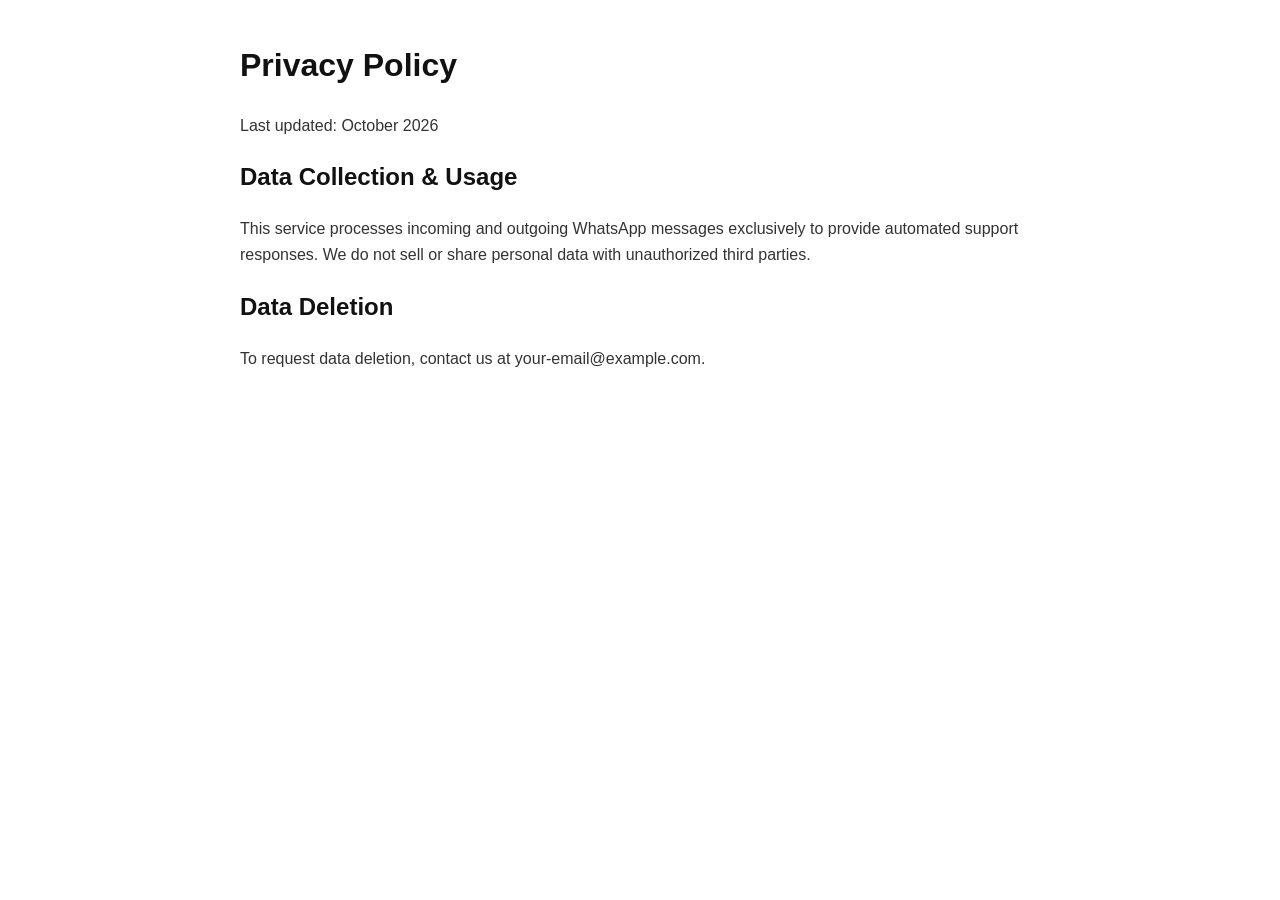
==== index.html @ 9e24a2f0 "Add Privacy Policy page to the project" ====
<!DOCTYPE html>
<html lang="en">
<head>
  <meta charset="UTF-8">
  <meta name="viewport" content="width=device-width, initial-scale=1.0">
  <title>Privacy Policy</title>
  <style>
    body { font-family: -apple-system, BlinkMacSystemFont, "Segoe UI", Roboto, sans-serif; max-width: 800px; margin: 40px auto; padding: 0 20px; line-height: 1.6; color: #333; }
    h1, h2 { color: #111; }
  </style>
</head>
<body>
  <h1>Privacy Policy</h1>
  <p>Last updated: October 2026</p>
  <h2>Data Collection & Usage</h2>
  <p>This service processes incoming and outgoing WhatsApp messages exclusively to provide automated support responses. We do not sell or share personal data with unauthorized third parties.</p>
  <h2>Data Deletion</h2>
  <p id="deletion">To request data deletion, contact us at your-email@example.com.</p>
</body>
</html>
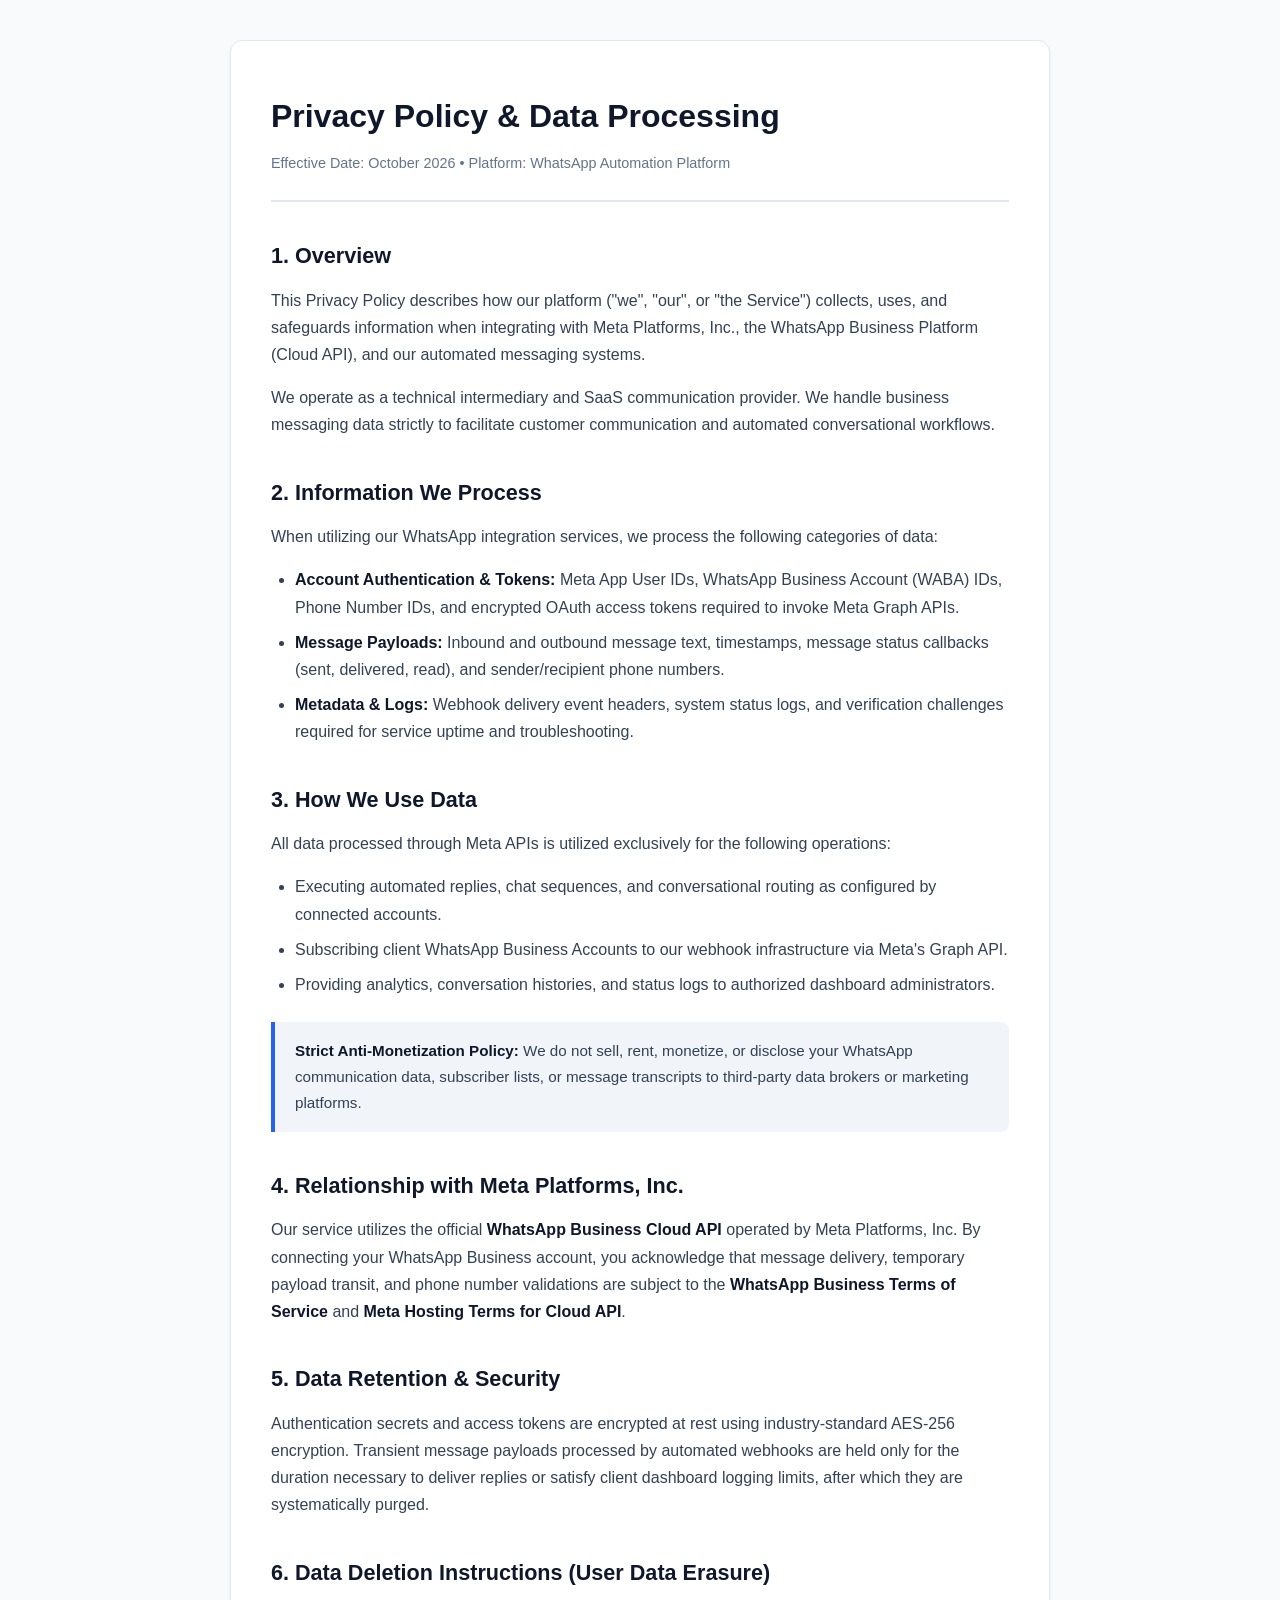
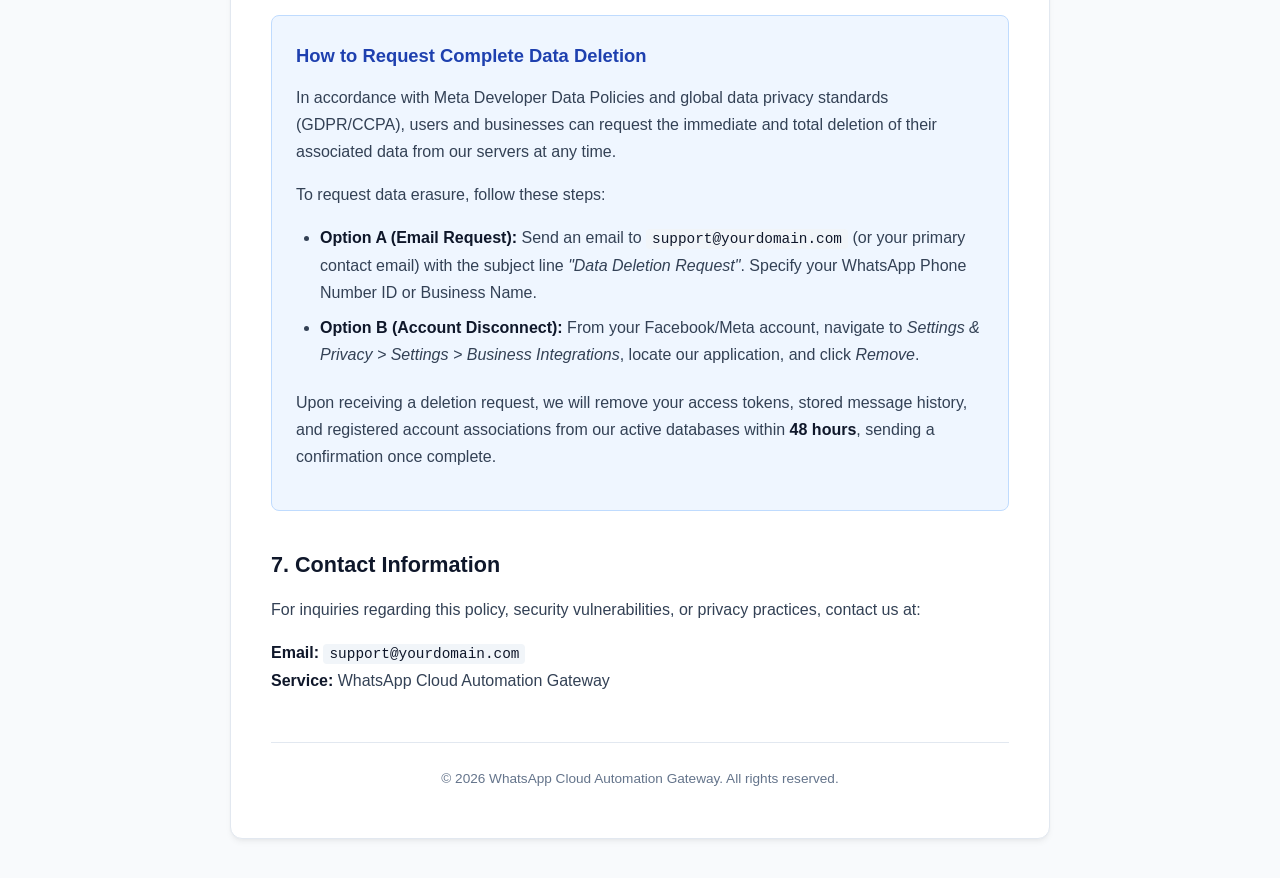
==== commit ce9aacad: "Revise Privacy Policy and add data deletion section Updated the Privacy Policy to include data delet" ====
--- a/index.html
+++ b/index.html
@@ -1,20 +1,226 @@
 <!DOCTYPE html>
 <html lang="en">
 <head>
-  <meta charset="UTF-8">
-  <meta name="viewport" content="width=device-width, initial-scale=1.0">
-  <title>Privacy Policy</title>
+  <meta charset="UTF-8" />
+  <meta name="viewport" content="width=device-width, initial-scale=1.0" />
+  <title>Privacy Policy & Data Deletion Instructions</title>
   <style>
-    body { font-family: -apple-system, BlinkMacSystemFont, "Segoe UI", Roboto, sans-serif; max-width: 800px; margin: 40px auto; padding: 0 20px; line-height: 1.6; color: #333; }
-    h1, h2 { color: #111; }
+    :root {
+      --bg: #0f172a;
+      --card-bg: #ffffff;
+      --text-main: #1e293b;
+      --text-muted: #64748b;
+      --primary: #2563eb;
+      --border: #e2e8f0;
+      --highlight: #f1f5f9;
+    }
+
+    * {
+      box-sizing: border-box;
+      margin: 0;
+      padding: 0;
+    }
+
+    body {
+      font-family: -apple-system, BlinkMacSystemFont, "Segoe UI", Roboto, Helvetica, Arial, sans-serif;
+      background-color: #f8fafc;
+      color: var(--text-main);
+      line-height: 1.7;
+      padding: 40px 16px;
+    }
+
+    .container {
+      max-width: 820px;
+      margin: 0 auto;
+      background: var(--card-bg);
+      padding: 48px 40px;
+      border-radius: 12px;
+      box-shadow: 0 4px 6px -1px rgba(0, 0, 0, 0.05), 0 2px 4px -2px rgba(0, 0, 0, 0.05);
+      border: 1px solid var(--border);
+    }
+
+    header {
+      border-bottom: 2px solid var(--border);
+      padding-bottom: 24px;
+      margin-bottom: 32px;
+    }
+
+    h1 {
+      font-size: 2rem;
+      font-weight: 700;
+      color: #0f172a;
+      margin-bottom: 8px;
+    }
+
+    .meta-info {
+      font-size: 0.9rem;
+      color: var(--text-muted);
+    }
+
+    h2 {
+      font-size: 1.35rem;
+      font-weight: 600;
+      color: #0f172a;
+      margin-top: 36px;
+      margin-bottom: 12px;
+    }
+
+    p {
+      margin-bottom: 16px;
+      color: #334155;
+    }
+
+    ul {
+      margin-bottom: 20px;
+      padding-left: 24px;
+    }
+
+    li {
+      margin-bottom: 8px;
+      color: #334155;
+    }
+
+    strong {
+      color: #0f172a;
+    }
+
+    .callout {
+      background: var(--highlight);
+      border-left: 4px solid var(--primary);
+      padding: 16px 20px;
+      border-radius: 0 8px 8px 0;
+      margin: 24px 0;
+    }
+
+    .callout p {
+      margin-bottom: 0;
+      font-size: 0.95rem;
+    }
+
+    .deletion-box {
+      background: #eff6ff;
+      border: 1px solid #bfdbfe;
+      border-radius: 8px;
+      padding: 24px;
+      margin-top: 24px;
+    }
+
+    .deletion-box h3 {
+      font-size: 1.15rem;
+      color: #1e40af;
+      margin-bottom: 12px;
+    }
+
+    footer {
+      margin-top: 48px;
+      border-top: 1px solid var(--border);
+      padding-top: 24px;
+      font-size: 0.85rem;
+      color: var(--text-muted);
+      text-align: center;
+    }
+
+    code {
+      font-family: ui-monospace, SFMono-Regular, Menlo, Monaco, Consolas, monospace;
+      font-size: 0.9em;
+      background: #f1f5f9;
+      padding: 2px 6px;
+      border-radius: 4px;
+      color: #0f172a;
+    }
   </style>
 </head>
 <body>
-  <h1>Privacy Policy</h1>
-  <p>Last updated: October 2026</p>
-  <h2>Data Collection & Usage</h2>
-  <p>This service processes incoming and outgoing WhatsApp messages exclusively to provide automated support responses. We do not sell or share personal data with unauthorized third parties.</p>
-  <h2>Data Deletion</h2>
-  <p id="deletion">To request data deletion, contact us at your-email@example.com.</p>
+
+  <main class="container">
+    <header>
+      <h1>Privacy Policy & Data Processing</h1>
+      <div class="meta-info">
+        <span>Effective Date: October 2026</span> • <span>Platform: WhatsApp Automation Platform</span>
+      </div>
+    </header>
+
+    <section>
+      <h2>1. Overview</h2>
+      <p>
+        This Privacy Policy describes how our platform ("we", "our", or "the Service") collects, uses, and safeguards information when integrating with Meta Platforms, Inc., the WhatsApp Business Platform (Cloud API), and our automated messaging systems.
+      </p>
+      <p>
+        We operate as a technical intermediary and SaaS communication provider. We handle business messaging data strictly to facilitate customer communication and automated conversational workflows.
+      </p>
+    </section>
+
+    <section>
+      <h2>2. Information We Process</h2>
+      <p>When utilizing our WhatsApp integration services, we process the following categories of data:</p>
+      <ul>
+        <li><strong>Account Authentication & Tokens:</strong> Meta App User IDs, WhatsApp Business Account (WABA) IDs, Phone Number IDs, and encrypted OAuth access tokens required to invoke Meta Graph APIs.</li>
+        <li><strong>Message Payloads:</strong> Inbound and outbound message text, timestamps, message status callbacks (sent, delivered, read), and sender/recipient phone numbers.</li>
+        <li><strong>Metadata & Logs:</strong> Webhook delivery event headers, system status logs, and verification challenges required for service uptime and troubleshooting.</li>
+      </ul>
+    </section>
+
+    <section>
+      <h2>3. How We Use Data</h2>
+      <p>All data processed through Meta APIs is utilized exclusively for the following operations:</p>
+      <ul>
+        <li>Executing automated replies, chat sequences, and conversational routing as configured by connected accounts.</li>
+        <li>Subscribing client WhatsApp Business Accounts to our webhook infrastructure via Meta's Graph API.</li>
+        <li>Providing analytics, conversation histories, and status logs to authorized dashboard administrators.</li>
+      </ul>
+      <div class="callout">
+        <p><strong>Strict Anti-Monetization Policy:</strong> We do not sell, rent, monetize, or disclose your WhatsApp communication data, subscriber lists, or message transcripts to third-party data brokers or marketing platforms.</p>
+      </div>
+    </section>
+
+    <section>
+      <h2>4. Relationship with Meta Platforms, Inc.</h2>
+      <p>
+        Our service utilizes the official <strong>WhatsApp Business Cloud API</strong> operated by Meta Platforms, Inc. By connecting your WhatsApp Business account, you acknowledge that message delivery, temporary payload transit, and phone number validations are subject to the 
+        <strong>WhatsApp Business Terms of Service</strong> and <strong>Meta Hosting Terms for Cloud API</strong>.
+      </p>
+    </section>
+
+    <section>
+      <h2>5. Data Retention & Security</h2>
+      <p>
+        Authentication secrets and access tokens are encrypted at rest using industry-standard AES-256 encryption. Transient message payloads processed by automated webhooks are held only for the duration necessary to deliver replies or satisfy client dashboard logging limits, after which they are systematically purged.
+      </p>
+    </section>
+
+    <section id="deletion">
+      <h2>6. Data Deletion Instructions (User Data Erasure)</h2>
+      <div class="deletion-box">
+        <h3>How to Request Complete Data Deletion</h3>
+        <p>
+          In accordance with Meta Developer Data Policies and global data privacy standards (GDPR/CCPA), users and businesses can request the immediate and total deletion of their associated data from our servers at any time.
+        </p>
+        <p>To request data erasure, follow these steps:</p>
+        <ul>
+          <li><strong>Option A (Email Request):</strong> Send an email to <code>support@yourdomain.com</code> (or your primary contact email) with the subject line <em>"Data Deletion Request"</em>. Specify your WhatsApp Phone Number ID or Business Name.</li>
+          <li><strong>Option B (Account Disconnect):</strong> From your Facebook/Meta account, navigate to <em>Settings & Privacy &gt; Settings &gt; Business Integrations</em>, locate our application, and click <em>Remove</em>.</li>
+        </ul>
+        <p>
+          Upon receiving a deletion request, we will remove your access tokens, stored message history, and registered account associations from our active databases within <strong>48 hours</strong>, sending a confirmation once complete.
+        </p>
+      </div>
+    </section>
+
+    <section>
+      <h2>7. Contact Information</h2>
+      <p>
+        For inquiries regarding this policy, security vulnerabilities, or privacy practices, contact us at:
+      </p>
+      <p>
+        <strong>Email:</strong> <code>support@yourdomain.com</code><br />
+        <strong>Service:</strong> WhatsApp Cloud Automation Gateway
+      </p>
+    </section>
+
+    <footer>
+      &copy; 2026 WhatsApp Cloud Automation Gateway. All rights reserved.
+    </footer>
+  </main>
+
 </body>
 </html>
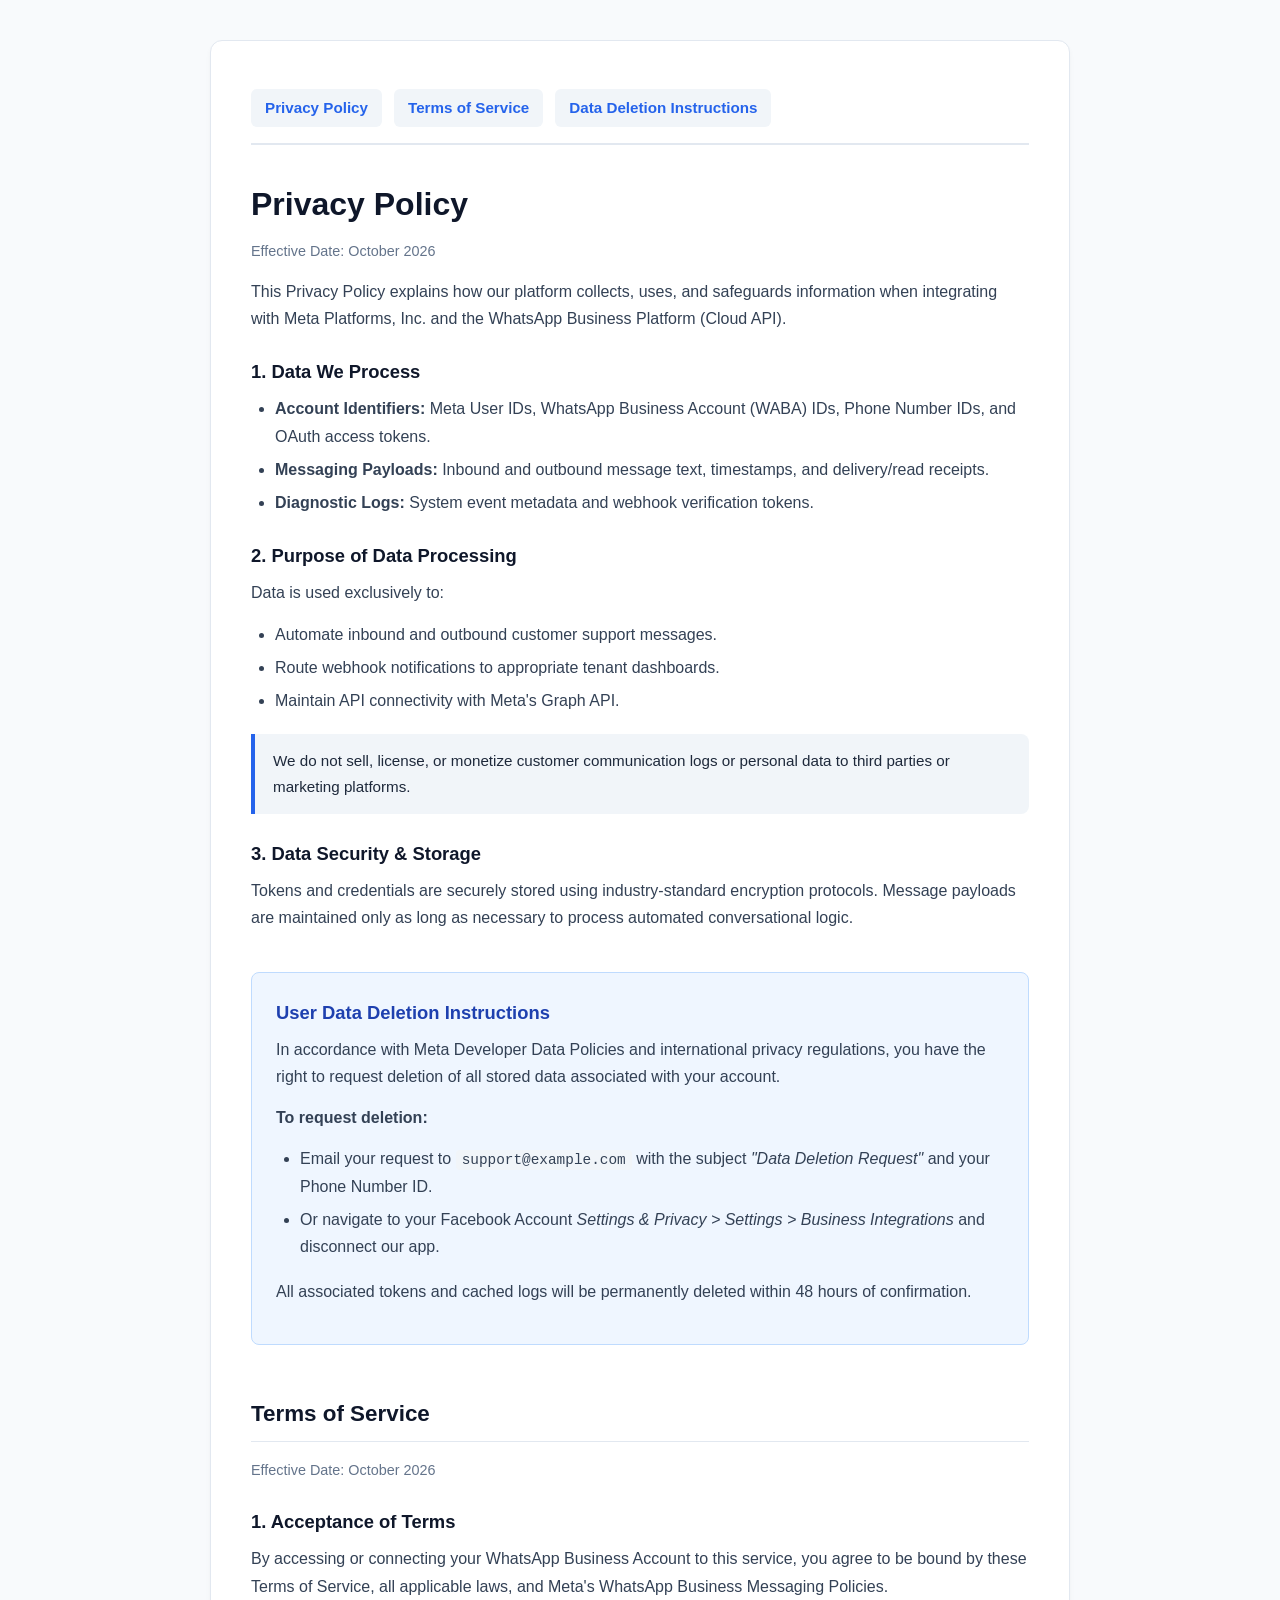
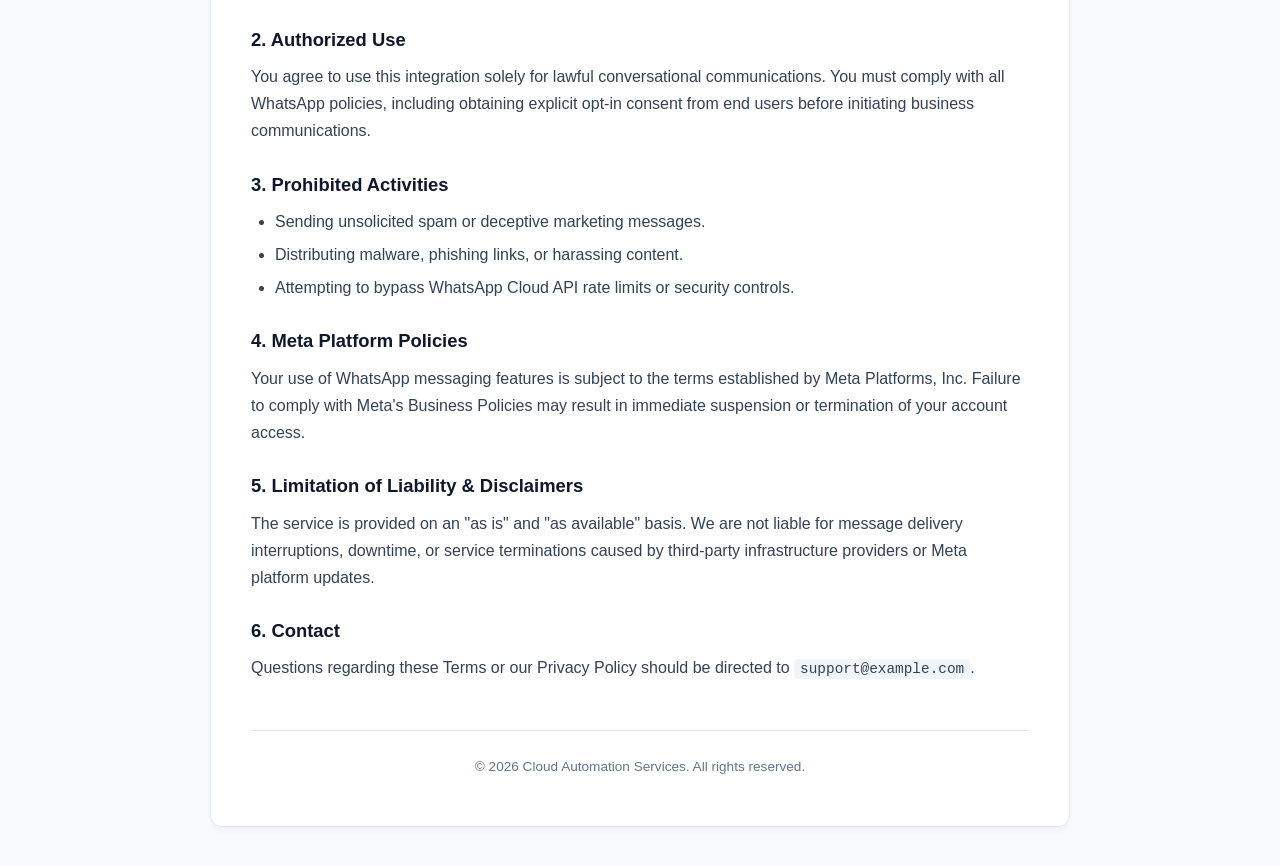
==== commit 6ea879bc: "Revise Privacy Policy and Terms of Service layout Updated the title and modified styles for backgrou" ====
--- a/index.html
+++ b/index.html
@@ -3,10 +3,10 @@
 <head>
   <meta charset="UTF-8" />
   <meta name="viewport" content="width=device-width, initial-scale=1.0" />
-  <title>Privacy Policy & Data Deletion Instructions</title>
+  <title>Privacy Policy & Terms of Service</title>
   <style>
     :root {
-      --bg: #0f172a;
+      --bg: #f8fafc;
       --card-bg: #ffffff;
       --text-main: #1e293b;
       --text-muted: #64748b;
@@ -15,34 +15,46 @@
       --highlight: #f1f5f9;
     }
 
-    * {
-      box-sizing: border-box;
-      margin: 0;
-      padding: 0;
-    }
+    * { box-sizing: border-box; margin: 0; padding: 0; }
 
     body {
       font-family: -apple-system, BlinkMacSystemFont, "Segoe UI", Roboto, Helvetica, Arial, sans-serif;
-      background-color: #f8fafc;
+      background-color: var(--bg);
       color: var(--text-main);
       line-height: 1.7;
       padding: 40px 16px;
     }
 
     .container {
-      max-width: 820px;
+      max-width: 860px;
       margin: 0 auto;
       background: var(--card-bg);
       padding: 48px 40px;
       border-radius: 12px;
-      box-shadow: 0 4px 6px -1px rgba(0, 0, 0, 0.05), 0 2px 4px -2px rgba(0, 0, 0, 0.05);
+      box-shadow: 0 4px 6px -1px rgba(0, 0, 0, 0.05);
       border: 1px solid var(--border);
     }
 
-    header {
+    .nav-tabs {
+      display: flex;
+      gap: 12px;
+      margin-bottom: 32px;
       border-bottom: 2px solid var(--border);
-      padding-bottom: 24px;
-      margin-bottom: 32px;
+      padding-bottom: 16px;
+    }
+
+    .nav-tabs a {
+      text-decoration: none;
+      font-weight: 600;
+      color: var(--primary);
+      padding: 6px 14px;
+      border-radius: 6px;
+      background: var(--highlight);
+      font-size: 0.95rem;
+    }
+
+    .nav-tabs a:hover {
+      background: #e2e8f0;
     }
 
     h1 {
@@ -52,48 +64,34 @@
       margin-bottom: 8px;
     }
 
-    .meta-info {
-      font-size: 0.9rem;
-      color: var(--text-muted);
-    }
-
     h2 {
-      font-size: 1.35rem;
+      font-size: 1.4rem;
+      font-weight: 700;
+      color: #0f172a;
+      margin-top: 40px;
+      margin-bottom: 16px;
+      padding-bottom: 8px;
+      border-bottom: 1px solid var(--border);
+    }
+
+    h3 {
+      font-size: 1.15rem;
       font-weight: 600;
       color: #0f172a;
-      margin-top: 36px;
-      margin-bottom: 12px;
-    }
-
-    p {
-      margin-bottom: 16px;
-      color: #334155;
-    }
-
-    ul {
-      margin-bottom: 20px;
-      padding-left: 24px;
-    }
-
-    li {
+      margin-top: 24px;
       margin-bottom: 8px;
-      color: #334155;
-    }
-
-    strong {
-      color: #0f172a;
-    }
+    }
+
+    p { margin-bottom: 14px; color: #334155; }
+    ul { margin-bottom: 18px; padding-left: 24px; }
+    li { margin-bottom: 6px; color: #334155; }
 
     .callout {
       background: var(--highlight);
       border-left: 4px solid var(--primary);
-      padding: 16px 20px;
+      padding: 14px 18px;
       border-radius: 0 8px 8px 0;
-      margin: 24px 0;
-    }
-
-    .callout p {
-      margin-bottom: 0;
+      margin: 20px 0;
       font-size: 0.95rem;
     }
 
@@ -102,13 +100,17 @@
       border: 1px solid #bfdbfe;
       border-radius: 8px;
       padding: 24px;
-      margin-top: 24px;
-    }
-
-    .deletion-box h3 {
-      font-size: 1.15rem;
-      color: #1e40af;
-      margin-bottom: 12px;
+      margin-top: 20px;
+    }
+
+    .deletion-box h3 { color: #1e40af; margin-top: 0; }
+
+    code {
+      font-family: ui-monospace, Menlo, Consolas, monospace;
+      font-size: 0.9em;
+      background: #f1f5f9;
+      padding: 2px 6px;
+      border-radius: 4px;
     }
 
     footer {
@@ -119,106 +121,106 @@
       color: var(--text-muted);
       text-align: center;
     }
-
-    code {
-      font-family: ui-monospace, SFMono-Regular, Menlo, Monaco, Consolas, monospace;
-      font-size: 0.9em;
-      background: #f1f5f9;
-      padding: 2px 6px;
-      border-radius: 4px;
-      color: #0f172a;
-    }
   </style>
 </head>
 <body>
 
   <main class="container">
-    <header>
-      <h1>Privacy Policy & Data Processing</h1>
-      <div class="meta-info">
-        <span>Effective Date: October 2026</span> • <span>Platform: WhatsApp Automation Platform</span>
-      </div>
-    </header>
-
-    <section>
-      <h2>1. Overview</h2>
-      <p>
-        This Privacy Policy describes how our platform ("we", "our", or "the Service") collects, uses, and safeguards information when integrating with Meta Platforms, Inc., the WhatsApp Business Platform (Cloud API), and our automated messaging systems.
-      </p>
-      <p>
-        We operate as a technical intermediary and SaaS communication provider. We handle business messaging data strictly to facilitate customer communication and automated conversational workflows.
-      </p>
-    </section>
-
-    <section>
-      <h2>2. Information We Process</h2>
-      <p>When utilizing our WhatsApp integration services, we process the following categories of data:</p>
+    <div class="nav-tabs">
+      <a href="#privacy">Privacy Policy</a>
+      <a href="#terms">Terms of Service</a>
+      <a href="#deletion">Data Deletion Instructions</a>
+    </div>
+
+    <!-- PRIVACY POLICY -->
+    <section id="privacy">
+      <h1>Privacy Policy</h1>
+      <p style="color: var(--text-muted); font-size: 0.9rem;">Effective Date: October 2026</p>
+
+      <p>
+        This Privacy Policy explains how our platform collects, uses, and safeguards information when integrating with Meta Platforms, Inc. and the WhatsApp Business Platform (Cloud API).
+      </p>
+
+      <h3>1. Data We Process</h3>
       <ul>
-        <li><strong>Account Authentication & Tokens:</strong> Meta App User IDs, WhatsApp Business Account (WABA) IDs, Phone Number IDs, and encrypted OAuth access tokens required to invoke Meta Graph APIs.</li>
-        <li><strong>Message Payloads:</strong> Inbound and outbound message text, timestamps, message status callbacks (sent, delivered, read), and sender/recipient phone numbers.</li>
-        <li><strong>Metadata & Logs:</strong> Webhook delivery event headers, system status logs, and verification challenges required for service uptime and troubleshooting.</li>
+        <li><strong>Account Identifiers:</strong> Meta User IDs, WhatsApp Business Account (WABA) IDs, Phone Number IDs, and OAuth access tokens.</li>
+        <li><strong>Messaging Payloads:</strong> Inbound and outbound message text, timestamps, and delivery/read receipts.</li>
+        <li><strong>Diagnostic Logs:</strong> System event metadata and webhook verification tokens.</li>
       </ul>
-    </section>
-
-    <section>
-      <h2>3. How We Use Data</h2>
-      <p>All data processed through Meta APIs is utilized exclusively for the following operations:</p>
+
+      <h3>2. Purpose of Data Processing</h3>
+      <p>Data is used exclusively to:</p>
       <ul>
-        <li>Executing automated replies, chat sequences, and conversational routing as configured by connected accounts.</li>
-        <li>Subscribing client WhatsApp Business Accounts to our webhook infrastructure via Meta's Graph API.</li>
-        <li>Providing analytics, conversation histories, and status logs to authorized dashboard administrators.</li>
+        <li>Automate inbound and outbound customer support messages.</li>
+        <li>Route webhook notifications to appropriate tenant dashboards.</li>
+        <li>Maintain API connectivity with Meta's Graph API.</li>
       </ul>
       <div class="callout">
-        <p><strong>Strict Anti-Monetization Policy:</strong> We do not sell, rent, monetize, or disclose your WhatsApp communication data, subscriber lists, or message transcripts to third-party data brokers or marketing platforms.</p>
+        We do not sell, license, or monetize customer communication logs or personal data to third parties or marketing platforms.
+      </div>
+
+      <h3>3. Data Security & Storage</h3>
+      <p>
+        Tokens and credentials are securely stored using industry-standard encryption protocols. Message payloads are maintained only as long as necessary to process automated conversational logic.
+      </p>
+    </section>
+
+    <!-- DATA DELETION -->
+    <section id="deletion" style="margin-top: 40px;">
+      <div class="deletion-box">
+        <h3>User Data Deletion Instructions</h3>
+        <p>
+          In accordance with Meta Developer Data Policies and international privacy regulations, you have the right to request deletion of all stored data associated with your account.
+        </p>
+        <p><strong>To request deletion:</strong></p>
+        <ul>
+          <li>Email your request to <code>support@example.com</code> with the subject <em>"Data Deletion Request"</em> and your Phone Number ID.</li>
+          <li>Or navigate to your Facebook Account <em>Settings & Privacy &gt; Settings &gt; Business Integrations</em> and disconnect our app.</li>
+        </ul>
+        <p>All associated tokens and cached logs will be permanently deleted within 48 hours of confirmation.</p>
       </div>
     </section>
 
-    <section>
-      <h2>4. Relationship with Meta Platforms, Inc.</h2>
-      <p>
-        Our service utilizes the official <strong>WhatsApp Business Cloud API</strong> operated by Meta Platforms, Inc. By connecting your WhatsApp Business account, you acknowledge that message delivery, temporary payload transit, and phone number validations are subject to the 
-        <strong>WhatsApp Business Terms of Service</strong> and <strong>Meta Hosting Terms for Cloud API</strong>.
+    <!-- TERMS OF SERVICE -->
+    <section id="terms" style="margin-top: 50px;">
+      <h2>Terms of Service</h2>
+      <p style="color: var(--text-muted); font-size: 0.9rem;">Effective Date: October 2026</p>
+
+      <h3>1. Acceptance of Terms</h3>
+      <p>
+        By accessing or connecting your WhatsApp Business Account to this service, you agree to be bound by these Terms of Service, all applicable laws, and Meta's WhatsApp Business Messaging Policies.
+      </p>
+
+      <h3>2. Authorized Use</h3>
+      <p>
+        You agree to use this integration solely for lawful conversational communications. You must comply with all WhatsApp policies, including obtaining explicit opt-in consent from end users before initiating business communications.
+      </p>
+
+      <h3>3. Prohibited Activities</h3>
+      <ul>
+        <li>Sending unsolicited spam or deceptive marketing messages.</li>
+        <li>Distributing malware, phishing links, or harassing content.</li>
+        <li>Attempting to bypass WhatsApp Cloud API rate limits or security controls.</li>
+      </ul>
+
+      <h3>4. Meta Platform Policies</h3>
+      <p>
+        Your use of WhatsApp messaging features is subject to the terms established by Meta Platforms, Inc. Failure to comply with Meta's Business Policies may result in immediate suspension or termination of your account access.
+      </p>
+
+      <h3>5. Limitation of Liability & Disclaimers</h3>
+      <p>
+        The service is provided on an "as is" and "as available" basis. We are not liable for message delivery interruptions, downtime, or service terminations caused by third-party infrastructure providers or Meta platform updates.
+      </p>
+
+      <h3>6. Contact</h3>
+      <p>
+        Questions regarding these Terms or our Privacy Policy should be directed to <code>support@example.com</code>.
       </p>
     </section>
 
-    <section>
-      <h2>5. Data Retention & Security</h2>
-      <p>
-        Authentication secrets and access tokens are encrypted at rest using industry-standard AES-256 encryption. Transient message payloads processed by automated webhooks are held only for the duration necessary to deliver replies or satisfy client dashboard logging limits, after which they are systematically purged.
-      </p>
-    </section>
-
-    <section id="deletion">
-      <h2>6. Data Deletion Instructions (User Data Erasure)</h2>
-      <div class="deletion-box">
-        <h3>How to Request Complete Data Deletion</h3>
-        <p>
-          In accordance with Meta Developer Data Policies and global data privacy standards (GDPR/CCPA), users and businesses can request the immediate and total deletion of their associated data from our servers at any time.
-        </p>
-        <p>To request data erasure, follow these steps:</p>
-        <ul>
-          <li><strong>Option A (Email Request):</strong> Send an email to <code>support@yourdomain.com</code> (or your primary contact email) with the subject line <em>"Data Deletion Request"</em>. Specify your WhatsApp Phone Number ID or Business Name.</li>
-          <li><strong>Option B (Account Disconnect):</strong> From your Facebook/Meta account, navigate to <em>Settings & Privacy &gt; Settings &gt; Business Integrations</em>, locate our application, and click <em>Remove</em>.</li>
-        </ul>
-        <p>
-          Upon receiving a deletion request, we will remove your access tokens, stored message history, and registered account associations from our active databases within <strong>48 hours</strong>, sending a confirmation once complete.
-        </p>
-      </div>
-    </section>
-
-    <section>
-      <h2>7. Contact Information</h2>
-      <p>
-        For inquiries regarding this policy, security vulnerabilities, or privacy practices, contact us at:
-      </p>
-      <p>
-        <strong>Email:</strong> <code>support@yourdomain.com</code><br />
-        <strong>Service:</strong> WhatsApp Cloud Automation Gateway
-      </p>
-    </section>
-
     <footer>
-      &copy; 2026 WhatsApp Cloud Automation Gateway. All rights reserved.
+      &copy; 2026 Cloud Automation Services. All rights reserved.
     </footer>
   </main>
 
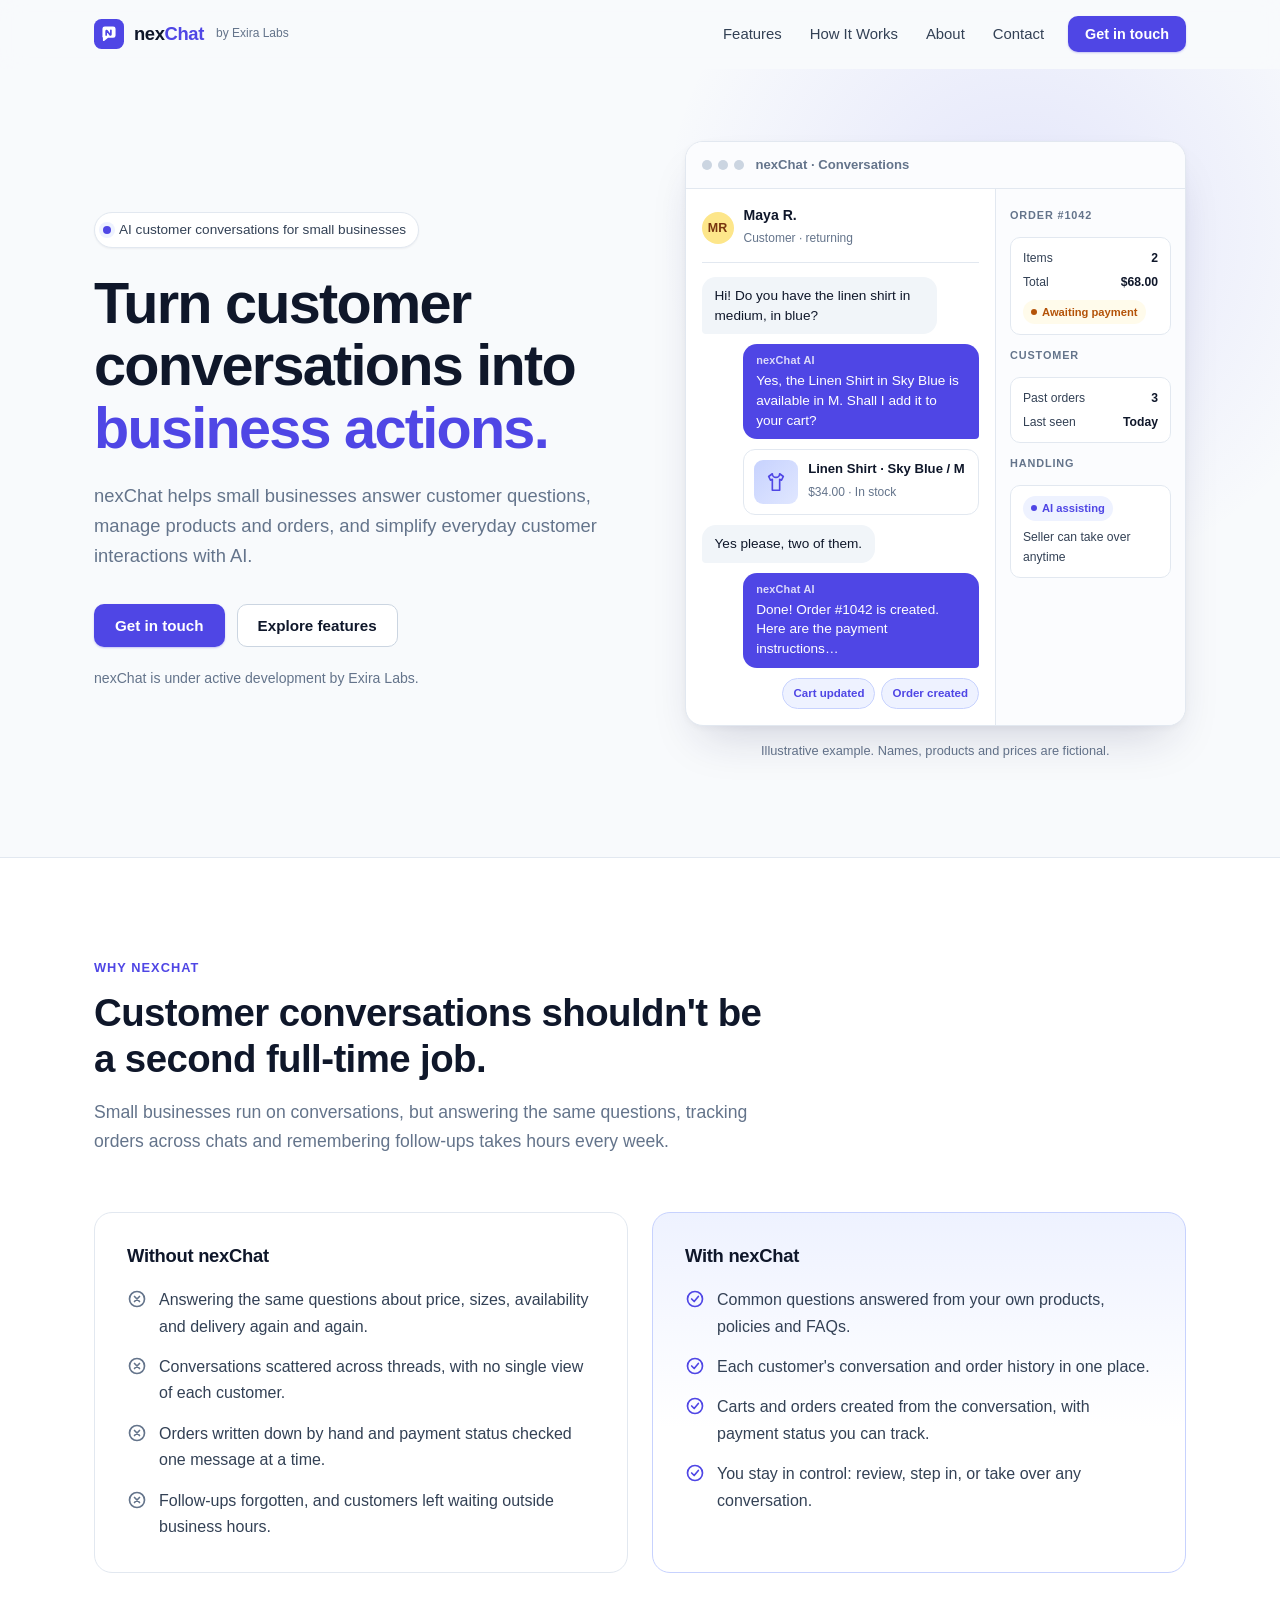
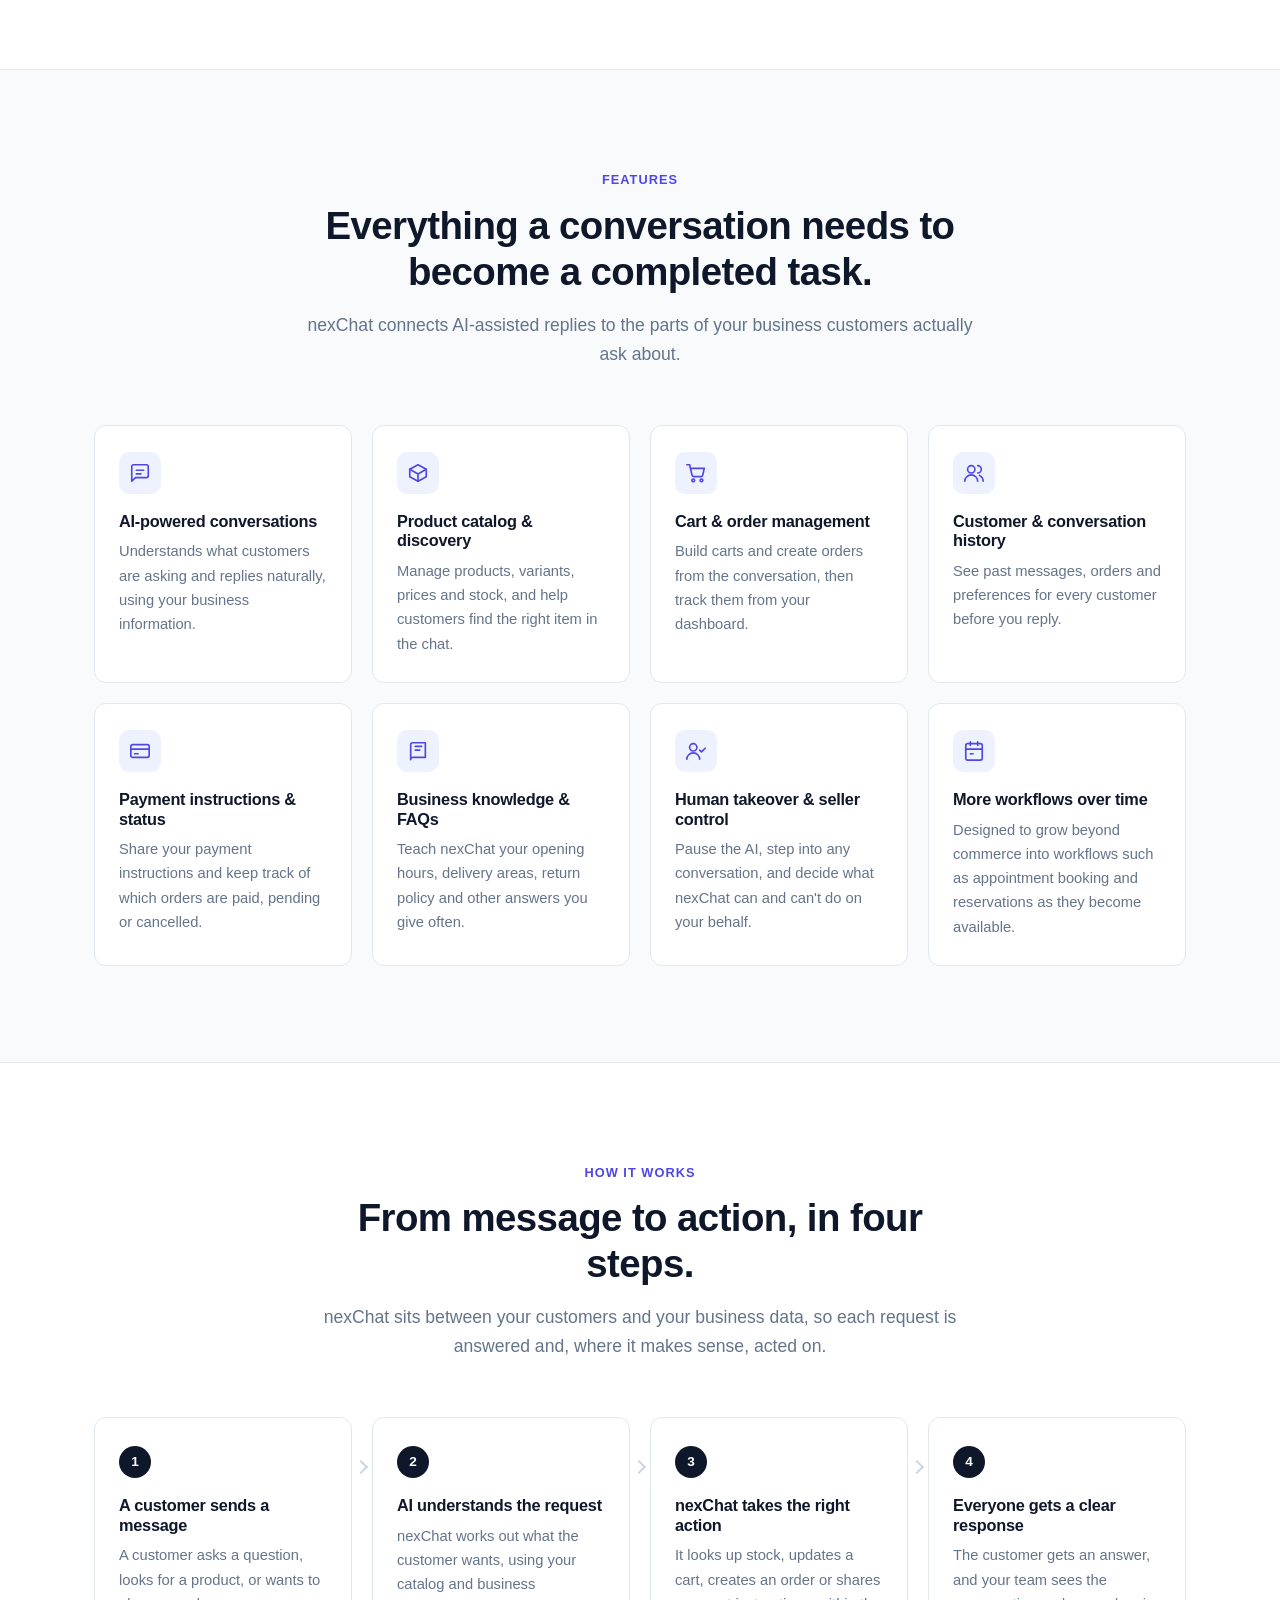
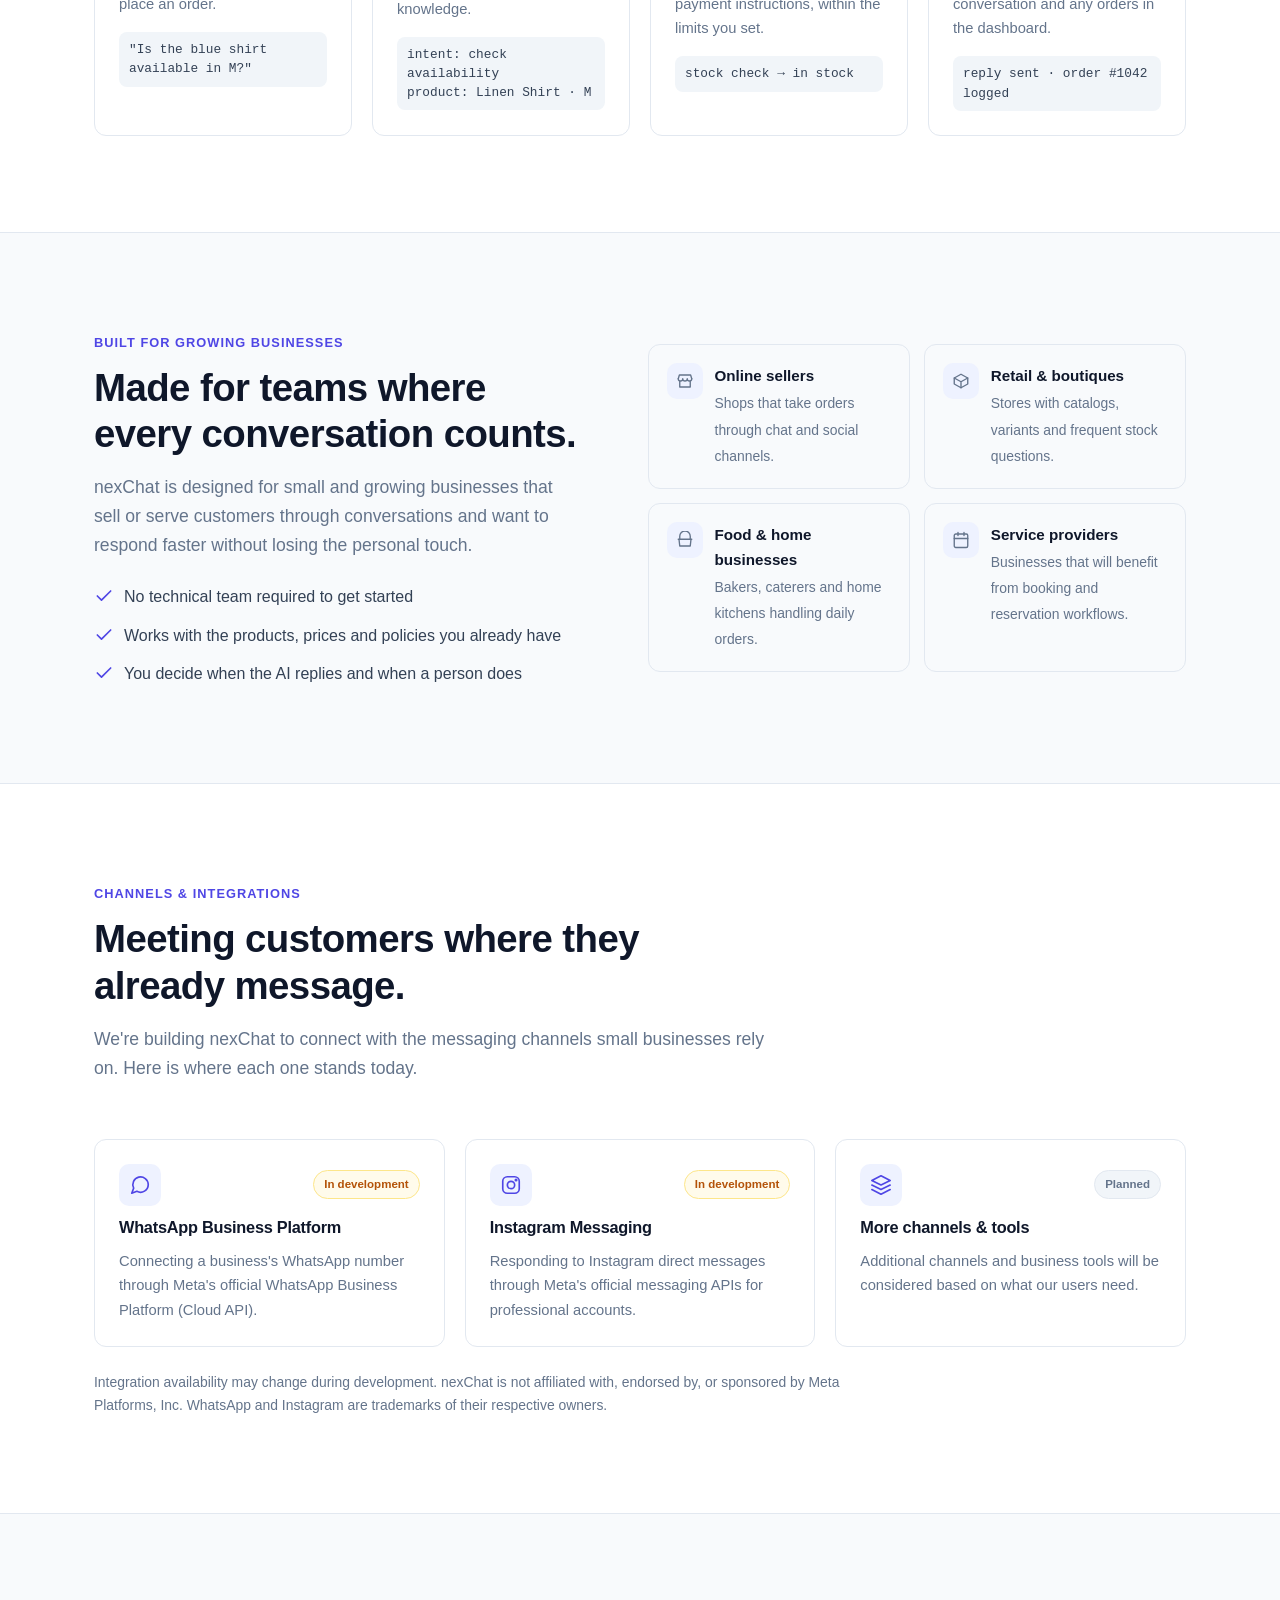
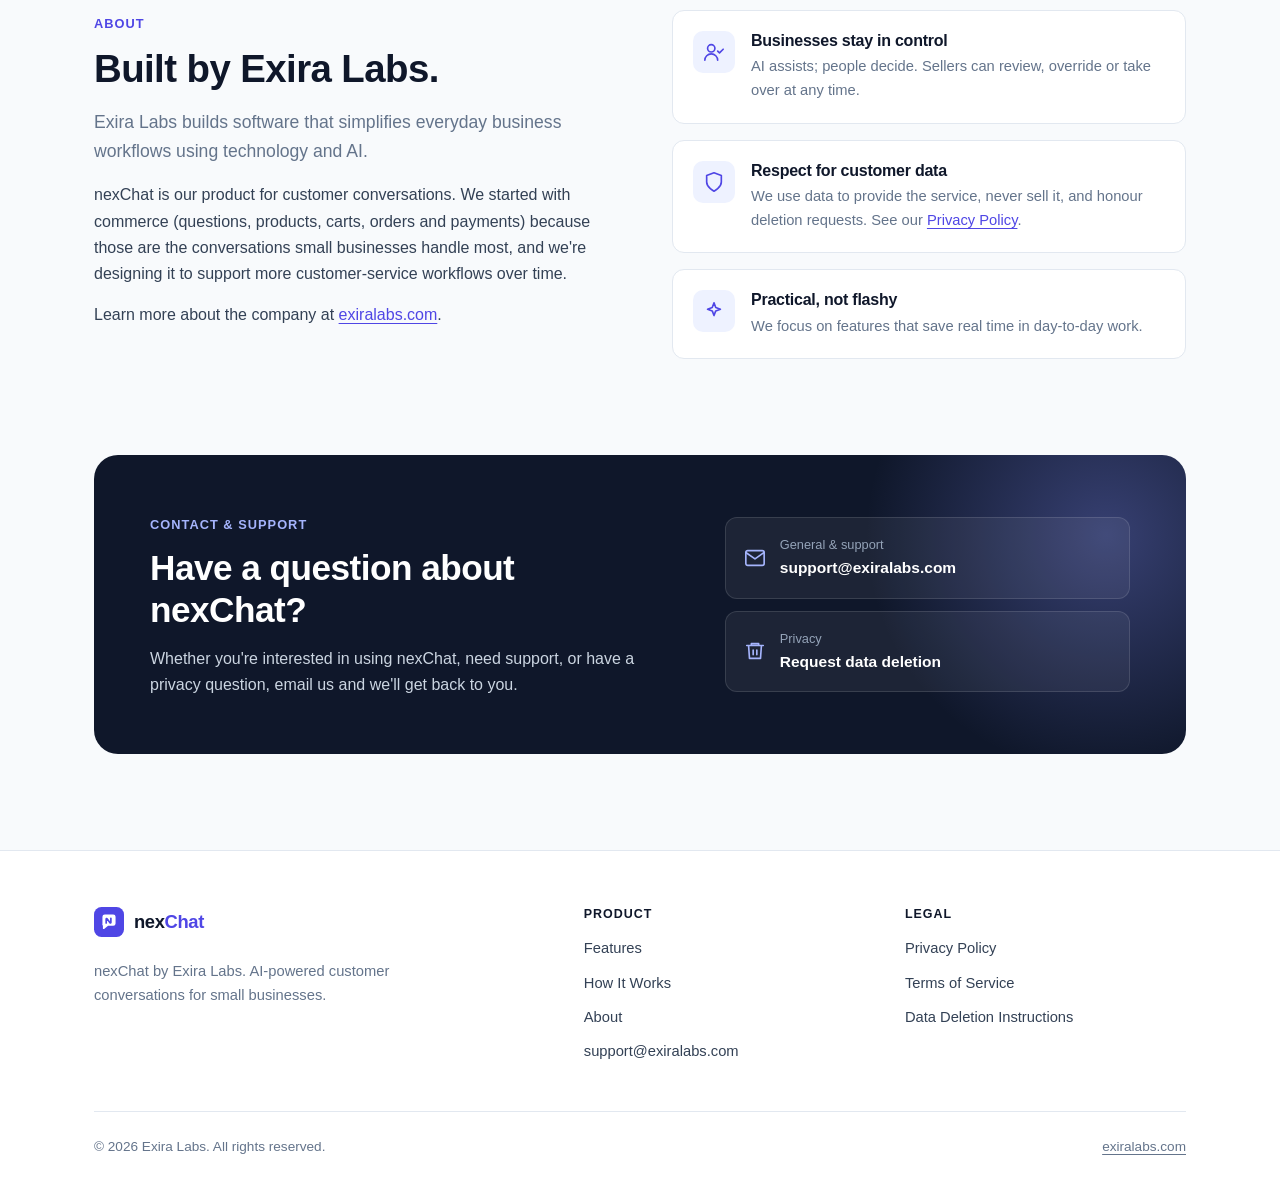
==== commit d48cdad7: "updated the ui" ====
--- a/index.html
+++ b/index.html
@@ -3,226 +3,403 @@
 <head>
   <meta charset="UTF-8" />
   <meta name="viewport" content="width=device-width, initial-scale=1.0" />
-  <title>Privacy Policy & Terms of Service</title>
-  <style>
-    :root {
-      --bg: #f8fafc;
-      --card-bg: #ffffff;
-      --text-main: #1e293b;
-      --text-muted: #64748b;
-      --primary: #2563eb;
-      --border: #e2e8f0;
-      --highlight: #f1f5f9;
-    }
-
-    * { box-sizing: border-box; margin: 0; padding: 0; }
-
-    body {
-      font-family: -apple-system, BlinkMacSystemFont, "Segoe UI", Roboto, Helvetica, Arial, sans-serif;
-      background-color: var(--bg);
-      color: var(--text-main);
-      line-height: 1.7;
-      padding: 40px 16px;
-    }
-
-    .container {
-      max-width: 860px;
-      margin: 0 auto;
-      background: var(--card-bg);
-      padding: 48px 40px;
-      border-radius: 12px;
-      box-shadow: 0 4px 6px -1px rgba(0, 0, 0, 0.05);
-      border: 1px solid var(--border);
-    }
-
-    .nav-tabs {
-      display: flex;
-      gap: 12px;
-      margin-bottom: 32px;
-      border-bottom: 2px solid var(--border);
-      padding-bottom: 16px;
-    }
-
-    .nav-tabs a {
-      text-decoration: none;
-      font-weight: 600;
-      color: var(--primary);
-      padding: 6px 14px;
-      border-radius: 6px;
-      background: var(--highlight);
-      font-size: 0.95rem;
-    }
-
-    .nav-tabs a:hover {
-      background: #e2e8f0;
-    }
-
-    h1 {
-      font-size: 2rem;
-      font-weight: 700;
-      color: #0f172a;
-      margin-bottom: 8px;
-    }
-
-    h2 {
-      font-size: 1.4rem;
-      font-weight: 700;
-      color: #0f172a;
-      margin-top: 40px;
-      margin-bottom: 16px;
-      padding-bottom: 8px;
-      border-bottom: 1px solid var(--border);
-    }
-
-    h3 {
-      font-size: 1.15rem;
-      font-weight: 600;
-      color: #0f172a;
-      margin-top: 24px;
-      margin-bottom: 8px;
-    }
-
-    p { margin-bottom: 14px; color: #334155; }
-    ul { margin-bottom: 18px; padding-left: 24px; }
-    li { margin-bottom: 6px; color: #334155; }
-
-    .callout {
-      background: var(--highlight);
-      border-left: 4px solid var(--primary);
-      padding: 14px 18px;
-      border-radius: 0 8px 8px 0;
-      margin: 20px 0;
-      font-size: 0.95rem;
-    }
-
-    .deletion-box {
-      background: #eff6ff;
-      border: 1px solid #bfdbfe;
-      border-radius: 8px;
-      padding: 24px;
-      margin-top: 20px;
-    }
-
-    .deletion-box h3 { color: #1e40af; margin-top: 0; }
-
-    code {
-      font-family: ui-monospace, Menlo, Consolas, monospace;
-      font-size: 0.9em;
-      background: #f1f5f9;
-      padding: 2px 6px;
-      border-radius: 4px;
-    }
-
-    footer {
-      margin-top: 48px;
-      border-top: 1px solid var(--border);
-      padding-top: 24px;
-      font-size: 0.85rem;
-      color: var(--text-muted);
-      text-align: center;
-    }
-  </style>
+  <title>nexChat by Exira Labs — Turn customer conversations into business actions</title>
+  <meta name="description" content="nexChat helps small businesses answer customer questions, manage products and orders, and simplify everyday customer interactions with AI. Built by Exira Labs." />
+  <link rel="canonical" href="https://nexchat.exiralabs.com/" />
+  <meta name="theme-color" content="#4f46e5" />
+  <link rel="icon" href="assets/favicon.svg" type="image/svg+xml" />
+
+  <meta property="og:type" content="website" />
+  <meta property="og:site_name" content="nexChat by Exira Labs" />
+  <meta property="og:title" content="nexChat — Turn customer conversations into business actions" />
+  <meta property="og:description" content="AI-powered customer conversations, product discovery, carts, orders and payment tracking for small businesses." />
+  <meta property="og:url" content="https://nexchat.exiralabs.com/" />
+  <meta name="twitter:card" content="summary" />
+
+  <script type="application/ld+json">
+  {
+    "@context": "https://schema.org",
+    "@type": "SoftwareApplication",
+    "name": "nexChat",
+    "applicationCategory": "BusinessApplication",
+    "operatingSystem": "Web",
+    "url": "https://nexchat.exiralabs.com/",
+    "description": "AI-powered customer conversation and business operations assistant for small businesses.",
+    "publisher": { "@type": "Organization", "name": "Exira Labs", "url": "https://exiralabs.com" }
+  }
+  </script>
+
+  <link rel="stylesheet" href="assets/styles.css" />
 </head>
-<body>
-
-  <main class="container">
-    <div class="nav-tabs">
-      <a href="#privacy">Privacy Policy</a>
-      <a href="#terms">Terms of Service</a>
-      <a href="#deletion">Data Deletion Instructions</a>
+<body data-home>
+  <a class="skip-link" href="#main">Skip to content</a>
+
+  <!-- ===== Header ===== -->
+  <header class="site-header">
+    <div class="container header-inner">
+      <a class="brand" href="./" aria-label="nexChat home">
+        <svg class="brand-mark" viewBox="0 0 32 32" fill="none" aria-hidden="true"><rect width="32" height="32" rx="8" fill="#4f46e5"/><path d="M9 10.5A2.5 2.5 0 0 1 11.5 8h9A2.5 2.5 0 0 1 23 10.5v7a2.5 2.5 0 0 1-2.5 2.5H15l-4.2 3.4c-.5.4-1.3 0-1.3-.6V20A2.5 2.5 0 0 1 9 17.5z" fill="#fff"/><path d="M13 17v-4.2c0-.5.6-.7.9-.3l3.2 4.2c.3.4.9.2.9-.3V12" stroke="#4f46e5" stroke-width="1.8" stroke-linecap="round" stroke-linejoin="round"/></svg>
+        <span class="brand-name">nex<span>Chat</span></span>
+        <span class="brand-by">by Exira Labs</span>
+      </a>
+      <button class="nav-toggle" type="button" aria-expanded="false" aria-controls="site-nav" aria-label="Open menu">
+        <svg class="icon-open" viewBox="0 0 24 24" fill="none" stroke="currentColor" stroke-width="2" stroke-linecap="round" aria-hidden="true"><path d="M4 7h16M4 12h16M4 17h16"/></svg>
+        <svg class="icon-close" viewBox="0 0 24 24" fill="none" stroke="currentColor" stroke-width="2" stroke-linecap="round" aria-hidden="true"><path d="M6 6l12 12M18 6 6 18"/></svg>
+      </button>
+      <nav class="nav" id="site-nav" aria-label="Main">
+        <a href="#features">Features</a>
+        <a href="#how-it-works">How It Works</a>
+        <a href="#about">About</a>
+        <a href="#contact">Contact</a>
+        <a class="btn btn-primary btn-sm" href="#contact">Get in touch</a>
+      </nav>
     </div>
-
-    <!-- PRIVACY POLICY -->
-    <section id="privacy">
-      <h1>Privacy Policy</h1>
-      <p style="color: var(--text-muted); font-size: 0.9rem;">Effective Date: October 2026</p>
-
-      <p>
-        This Privacy Policy explains how our platform collects, uses, and safeguards information when integrating with Meta Platforms, Inc. and the WhatsApp Business Platform (Cloud API).
-      </p>
-
-      <h3>1. Data We Process</h3>
-      <ul>
-        <li><strong>Account Identifiers:</strong> Meta User IDs, WhatsApp Business Account (WABA) IDs, Phone Number IDs, and OAuth access tokens.</li>
-        <li><strong>Messaging Payloads:</strong> Inbound and outbound message text, timestamps, and delivery/read receipts.</li>
-        <li><strong>Diagnostic Logs:</strong> System event metadata and webhook verification tokens.</li>
-      </ul>
-
-      <h3>2. Purpose of Data Processing</h3>
-      <p>Data is used exclusively to:</p>
-      <ul>
-        <li>Automate inbound and outbound customer support messages.</li>
-        <li>Route webhook notifications to appropriate tenant dashboards.</li>
-        <li>Maintain API connectivity with Meta's Graph API.</li>
-      </ul>
-      <div class="callout">
-        We do not sell, license, or monetize customer communication logs or personal data to third parties or marketing platforms.
-      </div>
-
-      <h3>3. Data Security & Storage</h3>
-      <p>
-        Tokens and credentials are securely stored using industry-standard encryption protocols. Message payloads are maintained only as long as necessary to process automated conversational logic.
-      </p>
-    </section>
-
-    <!-- DATA DELETION -->
-    <section id="deletion" style="margin-top: 40px;">
-      <div class="deletion-box">
-        <h3>User Data Deletion Instructions</h3>
-        <p>
-          In accordance with Meta Developer Data Policies and international privacy regulations, you have the right to request deletion of all stored data associated with your account.
-        </p>
-        <p><strong>To request deletion:</strong></p>
-        <ul>
-          <li>Email your request to <code>support@example.com</code> with the subject <em>"Data Deletion Request"</em> and your Phone Number ID.</li>
-          <li>Or navigate to your Facebook Account <em>Settings & Privacy &gt; Settings &gt; Business Integrations</em> and disconnect our app.</li>
-        </ul>
-        <p>All associated tokens and cached logs will be permanently deleted within 48 hours of confirmation.</p>
-      </div>
-    </section>
-
-    <!-- TERMS OF SERVICE -->
-    <section id="terms" style="margin-top: 50px;">
-      <h2>Terms of Service</h2>
-      <p style="color: var(--text-muted); font-size: 0.9rem;">Effective Date: October 2026</p>
-
-      <h3>1. Acceptance of Terms</h3>
-      <p>
-        By accessing or connecting your WhatsApp Business Account to this service, you agree to be bound by these Terms of Service, all applicable laws, and Meta's WhatsApp Business Messaging Policies.
-      </p>
-
-      <h3>2. Authorized Use</h3>
-      <p>
-        You agree to use this integration solely for lawful conversational communications. You must comply with all WhatsApp policies, including obtaining explicit opt-in consent from end users before initiating business communications.
-      </p>
-
-      <h3>3. Prohibited Activities</h3>
-      <ul>
-        <li>Sending unsolicited spam or deceptive marketing messages.</li>
-        <li>Distributing malware, phishing links, or harassing content.</li>
-        <li>Attempting to bypass WhatsApp Cloud API rate limits or security controls.</li>
-      </ul>
-
-      <h3>4. Meta Platform Policies</h3>
-      <p>
-        Your use of WhatsApp messaging features is subject to the terms established by Meta Platforms, Inc. Failure to comply with Meta's Business Policies may result in immediate suspension or termination of your account access.
-      </p>
-
-      <h3>5. Limitation of Liability & Disclaimers</h3>
-      <p>
-        The service is provided on an "as is" and "as available" basis. We are not liable for message delivery interruptions, downtime, or service terminations caused by third-party infrastructure providers or Meta platform updates.
-      </p>
-
-      <h3>6. Contact</h3>
-      <p>
-        Questions regarding these Terms or our Privacy Policy should be directed to <code>support@example.com</code>.
-      </p>
-    </section>
-
-    <footer>
-      &copy; 2026 Cloud Automation Services. All rights reserved.
-    </footer>
+  </header>
+
+  <main id="main">
+
+    <!-- ===== Hero ===== -->
+    <section class="hero">
+      <div class="container hero-grid">
+        <div>
+          <span class="hero-badge"><span class="dot" aria-hidden="true"></span>AI customer conversations for small businesses</span>
+          <h1>Turn customer conversations into <span class="accent">business actions.</span></h1>
+          <p class="hero-sub">nexChat helps small businesses answer customer questions, manage products and orders, and simplify everyday customer interactions with AI.</p>
+          <div class="hero-ctas">
+            <a class="btn btn-primary" href="#contact">Get in touch</a>
+            <a class="btn btn-secondary" href="#features">Explore features</a>
+          </div>
+          <p class="hero-note">nexChat is under active development by Exira Labs.</p>
+        </div>
+
+        <div>
+          <div class="mockup" role="img" aria-label="Illustration of the nexChat interface: a customer asks about a product, the nexChat assistant confirms availability, adds it to the cart, creates an order and shares payment instructions, while a side panel shows the order awaiting payment.">
+            <div class="mockup-bar" aria-hidden="true">
+              <div class="mockup-dots"><i></i><i></i><i></i></div>
+              <span class="mockup-title">nexChat · Conversations</span>
+            </div>
+            <div class="mockup-body" aria-hidden="true">
+              <div class="chat">
+                <div class="chat-head">
+                  <span class="avatar">MR</span>
+                  <div><strong>Maya R.</strong><small>Customer · returning</small></div>
+                </div>
+                <div class="bubble in">Hi! Do you have the linen shirt in medium, in blue?</div>
+                <div class="bubble out"><span class="bubble-tag">nexChat AI</span>Yes, the Linen Shirt in Sky Blue is available in M. Shall I add it to your cart?</div>
+                <div class="product-card">
+                  <span class="product-thumb"><svg viewBox="0 0 24 24" fill="none" stroke="currentColor" stroke-width="1.8" stroke-linecap="round" stroke-linejoin="round"><path d="M8 3 4 6l2 4 2-1v12h8V9l2 1 2-4-4-3a4 4 0 0 1-8 0z"/></svg></span>
+                  <div><strong>Linen Shirt · Sky Blue / M</strong><small>$34.00 · In stock</small></div>
+                </div>
+                <div class="bubble in">Yes please, two of them.</div>
+                <div class="bubble out"><span class="bubble-tag">nexChat AI</span>Done! Order #1042 is created. Here are the payment instructions…</div>
+                <div class="chat-actions"><span class="chip">Cart updated</span><span class="chip">Order created</span></div>
+              </div>
+              <div class="side">
+                <span class="side-label">Order #1042</span>
+                <div class="side-card">
+                  <div class="row"><span>Items</span><b>2</b></div>
+                  <div class="row"><span>Total</span><b>$68.00</b></div>
+                  <div class="row" style="margin-top:8px"><span class="status wait">Awaiting payment</span></div>
+                </div>
+                <span class="side-label">Customer</span>
+                <div class="side-card">
+                  <div class="row"><span>Past orders</span><b>3</b></div>
+                  <div class="row"><span>Last seen</span><b>Today</b></div>
+                </div>
+                <span class="side-label">Handling</span>
+                <div class="side-card">
+                  <div class="row"><span class="status info">AI assisting</span></div>
+                  <div class="row" style="margin-top:6px"><span>Seller can take over anytime</span></div>
+                </div>
+              </div>
+            </div>
+          </div>
+          <p class="mockup-caption">Illustrative example. Names, products and prices are fictional.</p>
+        </div>
+      </div>
+    </section>
+
+    <!-- ===== Problem & solution ===== -->
+    <section class="section section-alt" id="product">
+      <div class="container">
+        <div class="section-head">
+          <span class="eyebrow">Why nexChat</span>
+          <h2 class="section-title">Customer conversations shouldn't be a second full-time job.</h2>
+          <p class="section-lead">Small businesses run on conversations, but answering the same questions, tracking orders across chats and remembering follow-ups takes hours every week.</p>
+        </div>
+        <div class="compare">
+          <div class="compare-card before">
+            <h3>Without nexChat</h3>
+            <ul class="compare-list">
+              <li><svg viewBox="0 0 24 24" fill="none" stroke="currentColor" stroke-width="2" stroke-linecap="round" aria-hidden="true"><circle cx="12" cy="12" r="9"/><path d="m15 9-6 6M9 9l6 6"/></svg><span>Answering the same questions about price, sizes, availability and delivery again and again.</span></li>
+              <li><svg viewBox="0 0 24 24" fill="none" stroke="currentColor" stroke-width="2" stroke-linecap="round" aria-hidden="true"><circle cx="12" cy="12" r="9"/><path d="m15 9-6 6M9 9l6 6"/></svg><span>Conversations scattered across threads, with no single view of each customer.</span></li>
+              <li><svg viewBox="0 0 24 24" fill="none" stroke="currentColor" stroke-width="2" stroke-linecap="round" aria-hidden="true"><circle cx="12" cy="12" r="9"/><path d="m15 9-6 6M9 9l6 6"/></svg><span>Orders written down by hand and payment status checked one message at a time.</span></li>
+              <li><svg viewBox="0 0 24 24" fill="none" stroke="currentColor" stroke-width="2" stroke-linecap="round" aria-hidden="true"><circle cx="12" cy="12" r="9"/><path d="m15 9-6 6M9 9l6 6"/></svg><span>Follow-ups forgotten, and customers left waiting outside business hours.</span></li>
+            </ul>
+          </div>
+          <div class="compare-card after">
+            <h3>With nexChat</h3>
+            <ul class="compare-list">
+              <li><svg viewBox="0 0 24 24" fill="none" stroke="currentColor" stroke-width="2" stroke-linecap="round" stroke-linejoin="round" aria-hidden="true"><circle cx="12" cy="12" r="9"/><path d="m8 12 3 3 5-6"/></svg><span>Common questions answered from your own products, policies and FAQs.</span></li>
+              <li><svg viewBox="0 0 24 24" fill="none" stroke="currentColor" stroke-width="2" stroke-linecap="round" stroke-linejoin="round" aria-hidden="true"><circle cx="12" cy="12" r="9"/><path d="m8 12 3 3 5-6"/></svg><span>Each customer's conversation and order history in one place.</span></li>
+              <li><svg viewBox="0 0 24 24" fill="none" stroke="currentColor" stroke-width="2" stroke-linecap="round" stroke-linejoin="round" aria-hidden="true"><circle cx="12" cy="12" r="9"/><path d="m8 12 3 3 5-6"/></svg><span>Carts and orders created from the conversation, with payment status you can track.</span></li>
+              <li><svg viewBox="0 0 24 24" fill="none" stroke="currentColor" stroke-width="2" stroke-linecap="round" stroke-linejoin="round" aria-hidden="true"><circle cx="12" cy="12" r="9"/><path d="m8 12 3 3 5-6"/></svg><span>You stay in control: review, step in, or take over any conversation.</span></li>
+            </ul>
+          </div>
+        </div>
+      </div>
+    </section>
+
+    <!-- ===== Features ===== -->
+    <section class="section" id="features">
+      <div class="container">
+        <div class="section-head center">
+          <span class="eyebrow">Features</span>
+          <h2 class="section-title">Everything a conversation needs to become a completed task.</h2>
+          <p class="section-lead">nexChat connects AI-assisted replies to the parts of your business customers actually ask about.</p>
+        </div>
+        <div class="features">
+          <article class="feature">
+            <div class="icon-box"><svg viewBox="0 0 24 24" fill="none" stroke="currentColor" stroke-width="1.8" stroke-linecap="round" stroke-linejoin="round" aria-hidden="true"><path d="M21 15a2 2 0 0 1-2 2H7l-4 4V5a2 2 0 0 1 2-2h14a2 2 0 0 1 2 2z"/><path d="M8 9h8M8 13h5"/></svg></div>
+            <h3>AI-powered conversations</h3>
+            <p>Understands what customers are asking and replies naturally, using your business information.</p>
+          </article>
+          <article class="feature">
+            <div class="icon-box"><svg viewBox="0 0 24 24" fill="none" stroke="currentColor" stroke-width="1.8" stroke-linecap="round" stroke-linejoin="round" aria-hidden="true"><path d="M21 8 12 3 3 8v8l9 5 9-5z"/><path d="m3 8 9 5 9-5M12 13v8"/></svg></div>
+            <h3>Product catalog &amp; discovery</h3>
+            <p>Manage products, variants, prices and stock, and help customers find the right item in the chat.</p>
+          </article>
+          <article class="feature">
+            <div class="icon-box"><svg viewBox="0 0 24 24" fill="none" stroke="currentColor" stroke-width="1.8" stroke-linecap="round" stroke-linejoin="round" aria-hidden="true"><circle cx="9" cy="20" r="1.5"/><circle cx="18" cy="20" r="1.5"/><path d="M2 3h3l2.7 11.4a2 2 0 0 0 2 1.6h7.6a2 2 0 0 0 2-1.5L21 7H6"/></svg></div>
+            <h3>Cart &amp; order management</h3>
+            <p>Build carts and create orders from the conversation, then track them from your dashboard.</p>
+          </article>
+          <article class="feature">
+            <div class="icon-box"><svg viewBox="0 0 24 24" fill="none" stroke="currentColor" stroke-width="1.8" stroke-linecap="round" stroke-linejoin="round" aria-hidden="true"><circle cx="9" cy="8" r="4"/><path d="M2 21a7 7 0 0 1 14 0M16 4a4 4 0 0 1 0 8M22 21a7 7 0 0 0-4-6.3"/></svg></div>
+            <h3>Customer &amp; conversation history</h3>
+            <p>See past messages, orders and preferences for every customer before you reply.</p>
+          </article>
+          <article class="feature">
+            <div class="icon-box"><svg viewBox="0 0 24 24" fill="none" stroke="currentColor" stroke-width="1.8" stroke-linecap="round" stroke-linejoin="round" aria-hidden="true"><rect x="2" y="5" width="20" height="14" rx="2"/><path d="M2 10h20M6 15h4"/></svg></div>
+            <h3>Payment instructions &amp; status</h3>
+            <p>Share your payment instructions and keep track of which orders are paid, pending or cancelled.</p>
+          </article>
+          <article class="feature">
+            <div class="icon-box"><svg viewBox="0 0 24 24" fill="none" stroke="currentColor" stroke-width="1.8" stroke-linecap="round" stroke-linejoin="round" aria-hidden="true"><path d="M4 19.5V5a2 2 0 0 1 2-2h14v16H6.5A2.5 2.5 0 0 0 4 21.5z"/><path d="M9 7h7M9 11h5"/></svg></div>
+            <h3>Business knowledge &amp; FAQs</h3>
+            <p>Teach nexChat your opening hours, delivery areas, return policy and other answers you give often.</p>
+          </article>
+          <article class="feature">
+            <div class="icon-box"><svg viewBox="0 0 24 24" fill="none" stroke="currentColor" stroke-width="1.8" stroke-linecap="round" stroke-linejoin="round" aria-hidden="true"><circle cx="9" cy="8" r="4"/><path d="M2 21a7 7 0 0 1 14 0M16 11l2 2 4-4"/></svg></div>
+            <h3>Human takeover &amp; seller control</h3>
+            <p>Pause the AI, step into any conversation, and decide what nexChat can and can't do on your behalf.</p>
+          </article>
+          <article class="feature">
+            <div class="icon-box"><svg viewBox="0 0 24 24" fill="none" stroke="currentColor" stroke-width="1.8" stroke-linecap="round" stroke-linejoin="round" aria-hidden="true"><rect x="3" y="4" width="18" height="18" rx="2"/><path d="M16 2v4M8 2v4M3 10h18M8 15h3"/></svg></div>
+            <h3>More workflows over time</h3>
+            <p>Designed to grow beyond commerce into workflows such as appointment booking and reservations as they become available.</p>
+          </article>
+        </div>
+      </div>
+    </section>
+
+    <!-- ===== How it works ===== -->
+    <section class="section section-alt" id="how-it-works">
+      <div class="container">
+        <div class="section-head center">
+          <span class="eyebrow">How it works</span>
+          <h2 class="section-title">From message to action, in four steps.</h2>
+          <p class="section-lead">nexChat sits between your customers and your business data, so each request is answered and, where it makes sense, acted on.</p>
+        </div>
+        <ol class="steps" style="list-style:none">
+          <li class="step">
+            <span class="step-num">1</span>
+            <h3>A customer sends a message</h3>
+            <p>A customer asks a question, looks for a product, or wants to place an order.</p>
+            <div class="step-example">"Is the blue shirt available in M?"</div>
+          </li>
+          <li class="step">
+            <span class="step-num">2</span>
+            <h3>AI understands the request</h3>
+            <p>nexChat works out what the customer wants, using your catalog and business knowledge.</p>
+            <div class="step-example">intent: check availability<br>product: Linen Shirt · M</div>
+          </li>
+          <li class="step">
+            <span class="step-num">3</span>
+            <h3>nexChat takes the right action</h3>
+            <p>It looks up stock, updates a cart, creates an order or shares payment instructions, within the limits you set.</p>
+            <div class="step-example">stock check → in stock</div>
+          </li>
+          <li class="step">
+            <span class="step-num">4</span>
+            <h3>Everyone gets a clear response</h3>
+            <p>The customer gets an answer, and your team sees the conversation and any orders in the dashboard.</p>
+            <div class="step-example">reply sent · order #1042 logged</div>
+          </li>
+        </ol>
+      </div>
+    </section>
+
+    <!-- ===== Audience ===== -->
+    <section class="section" id="who-its-for">
+      <div class="container audience">
+        <div>
+          <span class="eyebrow">Built for growing businesses</span>
+          <h2 class="section-title">Made for teams where every conversation counts.</h2>
+          <p class="section-lead">nexChat is designed for small and growing businesses that sell or serve customers through conversations and want to respond faster without losing the personal touch.</p>
+          <ul class="check-list">
+            <li><svg viewBox="0 0 24 24" fill="none" stroke="currentColor" stroke-width="2" stroke-linecap="round" stroke-linejoin="round" aria-hidden="true"><path d="M20 6 9 17l-5-5"/></svg><span>No technical team required to get started</span></li>
+            <li><svg viewBox="0 0 24 24" fill="none" stroke="currentColor" stroke-width="2" stroke-linecap="round" stroke-linejoin="round" aria-hidden="true"><path d="M20 6 9 17l-5-5"/></svg><span>Works with the products, prices and policies you already have</span></li>
+            <li><svg viewBox="0 0 24 24" fill="none" stroke="currentColor" stroke-width="2" stroke-linecap="round" stroke-linejoin="round" aria-hidden="true"><path d="M20 6 9 17l-5-5"/></svg><span>You decide when the AI replies and when a person does</span></li>
+          </ul>
+        </div>
+        <div class="audience-list">
+          <div class="audience-item">
+            <span class="icon-box"><svg viewBox="0 0 24 24" fill="none" stroke="currentColor" stroke-width="1.8" stroke-linecap="round" stroke-linejoin="round" aria-hidden="true"><path d="M3 9l1.5-5h15L21 9"/><path d="M3 9a3 3 0 0 0 6 0 3 3 0 0 0 6 0 3 3 0 0 0 6 0M5 12v8h14v-8"/></svg></span>
+            <div><strong>Online sellers</strong><span>Shops that take orders through chat and social channels.</span></div>
+          </div>
+          <div class="audience-item">
+            <span class="icon-box"><svg viewBox="0 0 24 24" fill="none" stroke="currentColor" stroke-width="1.8" stroke-linecap="round" stroke-linejoin="round" aria-hidden="true"><path d="M21 8 12 3 3 8v8l9 5 9-5z"/><path d="m3 8 9 5 9-5M12 13v8"/></svg></span>
+            <div><strong>Retail &amp; boutiques</strong><span>Stores with catalogs, variants and frequent stock questions.</span></div>
+          </div>
+          <div class="audience-item">
+            <span class="icon-box"><svg viewBox="0 0 24 24" fill="none" stroke="currentColor" stroke-width="1.8" stroke-linecap="round" stroke-linejoin="round" aria-hidden="true"><path d="M3 11h18M5 11V7a7 7 0 0 1 14 0v4M4 11l1 9h14l1-9"/></svg></span>
+            <div><strong>Food &amp; home businesses</strong><span>Bakers, caterers and home kitchens handling daily orders.</span></div>
+          </div>
+          <div class="audience-item">
+            <span class="icon-box"><svg viewBox="0 0 24 24" fill="none" stroke="currentColor" stroke-width="1.8" stroke-linecap="round" stroke-linejoin="round" aria-hidden="true"><rect x="3" y="4" width="18" height="18" rx="2"/><path d="M16 2v4M8 2v4M3 10h18"/></svg></span>
+            <div><strong>Service providers</strong><span>Businesses that will benefit from booking and reservation workflows.</span></div>
+          </div>
+        </div>
+      </div>
+    </section>
+
+    <!-- ===== Integrations ===== -->
+    <section class="section section-alt" id="integrations">
+      <div class="container">
+        <div class="section-head">
+          <span class="eyebrow">Channels &amp; integrations</span>
+          <h2 class="section-title">Meeting customers where they already message.</h2>
+          <p class="section-lead">We're building nexChat to connect with the messaging channels small businesses rely on. Here is where each one stands today.</p>
+        </div>
+        <div class="integrations">
+          <div class="integration">
+            <div class="integration-head">
+              <span class="icon-box" style="margin:0"><svg viewBox="0 0 24 24" fill="none" stroke="currentColor" stroke-width="1.8" stroke-linecap="round" stroke-linejoin="round" aria-hidden="true"><path d="M21 11.5a8.4 8.4 0 0 1-12.4 7.4L3 21l2.1-5.6A8.4 8.4 0 1 1 21 11.5z"/></svg></span>
+              <span class="pill dev">In development</span>
+            </div>
+            <h3>WhatsApp Business Platform</h3>
+            <p>Connecting a business's WhatsApp number through Meta's official WhatsApp Business Platform (Cloud API).</p>
+          </div>
+          <div class="integration">
+            <div class="integration-head">
+              <span class="icon-box" style="margin:0"><svg viewBox="0 0 24 24" fill="none" stroke="currentColor" stroke-width="1.8" stroke-linecap="round" stroke-linejoin="round" aria-hidden="true"><rect x="3" y="3" width="18" height="18" rx="5"/><circle cx="12" cy="12" r="4"/><circle cx="17.5" cy="6.5" r=".8" fill="currentColor"/></svg></span>
+              <span class="pill dev">In development</span>
+            </div>
+            <h3>Instagram Messaging</h3>
+            <p>Responding to Instagram direct messages through Meta's official messaging APIs for professional accounts.</p>
+          </div>
+          <div class="integration">
+            <div class="integration-head">
+              <span class="icon-box" style="margin:0"><svg viewBox="0 0 24 24" fill="none" stroke="currentColor" stroke-width="1.8" stroke-linecap="round" stroke-linejoin="round" aria-hidden="true"><path d="M12 2 2 7l10 5 10-5z"/><path d="m2 17 10 5 10-5M2 12l10 5 10-5"/></svg></span>
+              <span class="pill planned">Planned</span>
+            </div>
+            <h3>More channels &amp; tools</h3>
+            <p>Additional channels and business tools will be considered based on what our users need.</p>
+          </div>
+        </div>
+        <p class="fine-print">Integration availability may change during development. nexChat is not affiliated with, endorsed by, or sponsored by Meta Platforms, Inc. WhatsApp and Instagram are trademarks of their respective owners.</p>
+      </div>
+    </section>
+
+    <!-- ===== About ===== -->
+    <section class="section" id="about">
+      <div class="container about">
+        <div>
+          <span class="eyebrow">About</span>
+          <h2 class="section-title">Built by Exira Labs.</h2>
+          <p class="section-lead">Exira Labs builds software that simplifies everyday business workflows using technology and AI.</p>
+          <p style="margin-top:16px">nexChat is our product for customer conversations. We started with commerce (questions, products, carts, orders and payments) because those are the conversations small businesses handle most, and we're designing it to support more customer-service workflows over time.</p>
+          <p style="margin-top:14px">Learn more about the company at <a href="https://exiralabs.com" rel="noopener">exiralabs.com</a>.</p>
+        </div>
+        <div class="principles">
+          <div class="principle">
+            <span class="icon-box"><svg viewBox="0 0 24 24" fill="none" stroke="currentColor" stroke-width="1.8" stroke-linecap="round" stroke-linejoin="round" aria-hidden="true"><circle cx="9" cy="8" r="4"/><path d="M2 21a7 7 0 0 1 14 0M16 11l2 2 4-4"/></svg></span>
+            <div><h3>Businesses stay in control</h3><p>AI assists; people decide. Sellers can review, override or take over at any time.</p></div>
+          </div>
+          <div class="principle">
+            <span class="icon-box"><svg viewBox="0 0 24 24" fill="none" stroke="currentColor" stroke-width="1.8" stroke-linecap="round" stroke-linejoin="round" aria-hidden="true"><path d="M12 22s8-4 8-10V5l-8-3-8 3v7c0 6 8 10 8 10z"/></svg></span>
+            <div><h3>Respect for customer data</h3><p>We use data to provide the service, never sell it, and honour deletion requests. See our <a href="privacy-policy.html">Privacy Policy</a>.</p></div>
+          </div>
+          <div class="principle">
+            <span class="icon-box"><svg viewBox="0 0 24 24" fill="none" stroke="currentColor" stroke-width="1.8" stroke-linecap="round" stroke-linejoin="round" aria-hidden="true"><path d="M12 3l1.9 5.1L19 10l-5.1 1.9L12 17l-1.9-5.1L5 10l5.1-1.9z"/></svg></span>
+            <div><h3>Practical, not flashy</h3><p>We focus on features that save real time in day-to-day work.</p></div>
+          </div>
+        </div>
+      </div>
+    </section>
+
+    <!-- ===== Contact ===== -->
+    <section class="section" id="contact" style="padding-top:0">
+      <div class="container">
+        <div class="contact-card">
+          <div>
+            <span class="eyebrow">Contact &amp; support</span>
+            <h2>Have a question about nexChat?</h2>
+            <p>Whether you're interested in using nexChat, need support, or have a privacy question, email us and we'll get back to you.</p>
+          </div>
+          <div class="contact-options">
+            <a class="contact-option" href="mailto:support@exiralabs.com" data-contact-email>
+              <svg viewBox="0 0 24 24" fill="none" stroke="currentColor" stroke-width="1.8" stroke-linecap="round" stroke-linejoin="round" aria-hidden="true"><rect x="2" y="4" width="20" height="16" rx="2"/><path d="m22 6-10 7L2 6"/></svg>
+              <span><small>General &amp; support</small><strong data-contact-email-text>support@exiralabs.com</strong></span>
+            </a>
+            <a class="contact-option" href="data-deletion.html">
+              <svg viewBox="0 0 24 24" fill="none" stroke="currentColor" stroke-width="1.8" stroke-linecap="round" stroke-linejoin="round" aria-hidden="true"><path d="M3 6h18M8 6V4h8v2M19 6l-1 14H6L5 6M10 11v5M14 11v5"/></svg>
+              <span><small>Privacy</small><strong>Request data deletion</strong></span>
+            </a>
+          </div>
+        </div>
+      </div>
+    </section>
+
   </main>
 
+  <!-- ===== Footer ===== -->
+  <footer class="site-footer">
+    <div class="container">
+      <div class="footer-grid">
+        <div class="footer-about">
+          <a class="brand" href="./" aria-label="nexChat home">
+            <svg class="brand-mark" viewBox="0 0 32 32" fill="none" aria-hidden="true"><rect width="32" height="32" rx="8" fill="#4f46e5"/><path d="M9 10.5A2.5 2.5 0 0 1 11.5 8h9A2.5 2.5 0 0 1 23 10.5v7a2.5 2.5 0 0 1-2.5 2.5H15l-4.2 3.4c-.5.4-1.3 0-1.3-.6V20A2.5 2.5 0 0 1 9 17.5z" fill="#fff"/><path d="M13 17v-4.2c0-.5.6-.7.9-.3l3.2 4.2c.3.4.9.2.9-.3V12" stroke="#4f46e5" stroke-width="1.8" stroke-linecap="round" stroke-linejoin="round"/></svg>
+            <span class="brand-name">nex<span>Chat</span></span>
+          </a>
+          <p>nexChat by Exira Labs. AI-powered customer conversations for small businesses.</p>
+        </div>
+        <div class="footer-col">
+          <h4>Product</h4>
+          <ul>
+            <li><a href="#features">Features</a></li>
+            <li><a href="#how-it-works">How It Works</a></li>
+            <li><a href="#about">About</a></li>
+            <li><a href="mailto:support@exiralabs.com" data-contact-email data-contact-email-text>support@exiralabs.com</a></li>
+          </ul>
+        </div>
+        <div class="footer-col">
+          <h4>Legal</h4>
+          <ul>
+            <li><a href="privacy-policy.html">Privacy Policy</a></li>
+            <li><a href="terms-of-service.html">Terms of Service</a></li>
+            <li><a href="data-deletion.html">Data Deletion Instructions</a></li>
+          </ul>
+        </div>
+      </div>
+      <div class="footer-bottom">
+        <span>&copy; <span data-year>2026</span> Exira Labs. All rights reserved.</span>
+        <span><a href="https://exiralabs.com" rel="noopener">exiralabs.com</a></span>
+      </div>
+    </div>
+  </footer>
+
+  <script src="assets/site.js" defer></script>
 </body>
 </html>
--- a/assets/styles.css
+++ b/assets/styles.css
@@ -0,0 +1,799 @@
+/* nexChat by Exira Labs — shared styles */
+
+:root {
+  --bg: #f8fafc;
+  --bg-alt: #f1f5f9;
+  --surface: #ffffff;
+  --text: #0f172a;
+  --text-body: #334155;
+  --text-muted: #64748b;
+  --border: #e2e8f0;
+  --border-strong: #cbd5e1;
+  --accent: #4f46e5;
+  --accent-hover: #4338ca;
+  --accent-soft: #eef2ff;
+  --accent-border: #c7d2fe;
+  --success: #047857;
+  --success-soft: #ecfdf5;
+  --warning: #b45309;
+  --warning-soft: #fffbeb;
+
+  --radius-sm: 8px;
+  --radius: 12px;
+  --radius-lg: 18px;
+  --shadow-sm: 0 1px 2px rgba(15, 23, 42, 0.05);
+  --shadow: 0 1px 3px rgba(15, 23, 42, 0.06), 0 8px 24px -8px rgba(15, 23, 42, 0.08);
+  --shadow-lg: 0 2px 6px rgba(15, 23, 42, 0.04), 0 24px 48px -16px rgba(30, 27, 75, 0.18);
+
+  --max: 1140px;
+  --gutter: 24px;
+  --header-h: 68px;
+
+  --font: -apple-system, BlinkMacSystemFont, "Segoe UI", Roboto, "Helvetica Neue", Arial, sans-serif;
+  --mono: ui-monospace, SFMono-Regular, Menlo, Consolas, monospace;
+}
+
+*, *::before, *::after { box-sizing: border-box; }
+* { margin: 0; padding: 0; }
+
+html {
+  scroll-behavior: smooth;
+  scroll-padding-top: calc(var(--header-h) + 16px);
+  -webkit-text-size-adjust: 100%;
+}
+
+body {
+  font-family: var(--font);
+  background: var(--bg);
+  color: var(--text-body);
+  line-height: 1.65;
+  font-size: 16px;
+  -webkit-font-smoothing: antialiased;
+}
+
+img, svg { display: block; max-width: 100%; }
+
+a { color: var(--accent); text-decoration-thickness: 1px; text-underline-offset: 3px; }
+a:hover { color: var(--accent-hover); }
+
+:focus-visible {
+  outline: 2px solid var(--accent);
+  outline-offset: 3px;
+  border-radius: 4px;
+}
+
+h1, h2, h3, h4 { color: var(--text); line-height: 1.2; letter-spacing: -0.015em; }
+
+.container {
+  width: 100%;
+  max-width: var(--max);
+  margin: 0 auto;
+  padding: 0 var(--gutter);
+}
+
+.skip-link {
+  position: absolute;
+  left: 16px;
+  top: -48px;
+  background: var(--text);
+  color: #fff;
+  padding: 8px 14px;
+  border-radius: var(--radius-sm);
+  z-index: 100;
+  text-decoration: none;
+}
+.skip-link:focus { top: 12px; color: #fff; }
+
+/* ---------- Buttons ---------- */
+
+.btn {
+  display: inline-flex;
+  align-items: center;
+  justify-content: center;
+  gap: 8px;
+  font: inherit;
+  font-weight: 600;
+  font-size: 0.95rem;
+  line-height: 1;
+  padding: 13px 20px;
+  border-radius: 10px;
+  border: 1px solid transparent;
+  text-decoration: none;
+  cursor: pointer;
+  transition: background-color .15s ease, border-color .15s ease, color .15s ease, box-shadow .15s ease;
+  white-space: nowrap;
+}
+.btn-primary { background: var(--accent); color: #fff; box-shadow: 0 1px 2px rgba(79, 70, 229, .3); }
+.btn-primary:hover { background: var(--accent-hover); color: #fff; }
+.btn-secondary { background: var(--surface); color: var(--text); border-color: var(--border-strong); }
+.btn-secondary:hover { border-color: var(--text-muted); color: var(--text); }
+.btn-sm { padding: 10px 16px; font-size: 0.9rem; }
+
+/* ---------- Header ---------- */
+
+.site-header {
+  position: sticky;
+  top: 0;
+  z-index: 50;
+  background: rgba(248, 250, 252, 0.85);
+  backdrop-filter: saturate(180%) blur(12px);
+  -webkit-backdrop-filter: saturate(180%) blur(12px);
+  border-bottom: 1px solid transparent;
+  transition: border-color .2s ease;
+}
+.site-header.is-scrolled,
+.site-header.is-solid { border-bottom-color: var(--border); }
+
+.header-inner {
+  display: flex;
+  align-items: center;
+  justify-content: space-between;
+  height: var(--header-h);
+  gap: 24px;
+}
+
+.brand {
+  display: inline-flex;
+  align-items: center;
+  gap: 10px;
+  text-decoration: none;
+  color: var(--text);
+  font-weight: 700;
+  font-size: 1.15rem;
+  letter-spacing: -0.02em;
+}
+.brand:hover { color: var(--text); }
+.brand-mark { width: 30px; height: 30px; flex: none; }
+.brand-name span { color: var(--accent); }
+.brand-by {
+  font-size: 0.75rem;
+  font-weight: 500;
+  color: var(--text-muted);
+  letter-spacing: 0;
+  margin-left: 2px;
+}
+
+.nav { display: flex; align-items: center; gap: 4px; }
+.nav a:not(.btn) {
+  color: var(--text-body);
+  text-decoration: none;
+  font-weight: 500;
+  font-size: 0.93rem;
+  padding: 8px 12px;
+  border-radius: var(--radius-sm);
+}
+.nav a:not(.btn):hover { color: var(--text); background: var(--bg-alt); }
+.nav .btn { margin-left: 8px; }
+
+.nav-toggle {
+  display: none;
+  background: none;
+  border: 1px solid var(--border);
+  border-radius: var(--radius-sm);
+  width: 42px;
+  height: 42px;
+  cursor: pointer;
+  color: var(--text);
+  align-items: center;
+  justify-content: center;
+}
+.nav-toggle svg { width: 20px; height: 20px; }
+.nav-toggle .icon-close { display: none; }
+.nav-toggle[aria-expanded="true"] .icon-open { display: none; }
+.nav-toggle[aria-expanded="true"] .icon-close { display: block; }
+
+@media (max-width: 860px) {
+  .nav-toggle { display: inline-flex; }
+  .nav {
+    position: absolute;
+    top: var(--header-h);
+    left: 0;
+    right: 0;
+    flex-direction: column;
+    align-items: stretch;
+    gap: 2px;
+    padding: 12px var(--gutter) 20px;
+    background: var(--surface);
+    border-bottom: 1px solid var(--border);
+    box-shadow: var(--shadow);
+    display: none;
+  }
+  .nav.is-open { display: flex; }
+  .nav a:not(.btn) { padding: 12px; font-size: 1rem; }
+  .nav .btn { margin: 8px 0 0; }
+  .brand-by { display: none; }
+}
+
+/* ---------- Sections ---------- */
+
+.section { padding: 96px 0; }
+.section-alt { background: var(--surface); border-top: 1px solid var(--border); border-bottom: 1px solid var(--border); }
+
+.section-head { max-width: 680px; margin-bottom: 56px; }
+.section-head.center { margin-left: auto; margin-right: auto; text-align: center; }
+
+.eyebrow {
+  display: inline-block;
+  font-size: 0.8rem;
+  font-weight: 600;
+  letter-spacing: 0.08em;
+  text-transform: uppercase;
+  color: var(--accent);
+  margin-bottom: 12px;
+}
+
+.section-title { font-size: clamp(1.75rem, 3.2vw, 2.4rem); font-weight: 700; margin-bottom: 16px; }
+.section-lead { font-size: 1.1rem; color: var(--text-muted); }
+
+/* ---------- Hero ---------- */
+
+.hero {
+  position: relative;
+  padding: 72px 0 96px;
+  overflow: hidden;
+}
+.hero::before {
+  content: "";
+  position: absolute;
+  inset: -200px -100px auto auto;
+  width: 720px;
+  height: 720px;
+  background: radial-gradient(closest-side, rgba(99, 102, 241, 0.14), rgba(99, 102, 241, 0));
+  pointer-events: none;
+}
+.hero-grid {
+  position: relative;
+  display: grid;
+  grid-template-columns: 1.05fr 1fr;
+  gap: 64px;
+  align-items: center;
+}
+.hero-badge {
+  display: inline-flex;
+  align-items: center;
+  gap: 8px;
+  padding: 6px 12px 6px 8px;
+  border-radius: 999px;
+  background: var(--surface);
+  border: 1px solid var(--border);
+  font-size: 0.85rem;
+  font-weight: 500;
+  color: var(--text-body);
+  margin-bottom: 24px;
+  box-shadow: var(--shadow-sm);
+}
+.hero-badge .dot {
+  width: 8px; height: 8px; border-radius: 50%;
+  background: var(--accent);
+  box-shadow: 0 0 0 4px var(--accent-soft);
+}
+.hero h1 {
+  font-size: clamp(2.3rem, 5vw, 3.6rem);
+  font-weight: 750;
+  letter-spacing: -0.03em;
+  line-height: 1.08;
+  margin-bottom: 22px;
+}
+.hero h1 .accent { color: var(--accent); }
+.hero-sub { font-size: 1.15rem; color: var(--text-muted); max-width: 540px; margin-bottom: 32px; }
+.hero-ctas { display: flex; flex-wrap: wrap; gap: 12px; }
+.hero-note { margin-top: 20px; font-size: 0.88rem; color: var(--text-muted); }
+
+/* Product mockup */
+.mockup {
+  position: relative;
+  background: var(--surface);
+  border: 1px solid var(--border);
+  border-radius: var(--radius-lg);
+  box-shadow: var(--shadow-lg);
+  overflow: hidden;
+}
+.mockup-bar {
+  display: flex;
+  align-items: center;
+  gap: 12px;
+  padding: 12px 16px;
+  border-bottom: 1px solid var(--border);
+  background: #fbfcfe;
+}
+.mockup-dots { display: flex; gap: 6px; }
+.mockup-dots i { width: 10px; height: 10px; border-radius: 50%; background: var(--border-strong); display: block; }
+.mockup-title { font-size: 0.82rem; font-weight: 600; color: var(--text-muted); }
+.mockup-body { display: grid; grid-template-columns: 1fr 190px; }
+.chat { padding: 18px 16px 16px; display: flex; flex-direction: column; gap: 10px; min-width: 0; }
+.chat-head { display: flex; align-items: center; gap: 10px; padding-bottom: 12px; border-bottom: 1px solid var(--border); margin-bottom: 4px; }
+.avatar {
+  width: 32px; height: 32px; border-radius: 50%;
+  display: grid; place-items: center;
+  font-size: 0.78rem; font-weight: 700;
+  background: #fde68a; color: #78350f;
+  flex: none;
+}
+.chat-head strong { display: block; font-size: 0.88rem; color: var(--text); line-height: 1.2; }
+.chat-head small { font-size: 0.75rem; color: var(--text-muted); }
+.bubble {
+  max-width: 85%;
+  padding: 9px 13px;
+  border-radius: 14px;
+  font-size: 0.85rem;
+  line-height: 1.45;
+}
+.bubble.in { background: var(--bg-alt); color: var(--text); border-bottom-left-radius: 4px; align-self: flex-start; }
+.bubble.out { background: var(--accent); color: #fff; border-bottom-right-radius: 4px; align-self: flex-end; }
+.bubble-tag { display: block; font-size: 0.68rem; font-weight: 600; opacity: 0.8; margin-bottom: 2px; letter-spacing: 0.02em; }
+.product-card {
+  align-self: flex-end;
+  display: flex;
+  gap: 10px;
+  align-items: center;
+  width: 85%;
+  padding: 10px;
+  border: 1px solid var(--border);
+  border-radius: 12px;
+  background: var(--surface);
+}
+.product-thumb {
+  width: 44px; height: 44px; border-radius: 9px; flex: none;
+  background: linear-gradient(135deg, #c7d2fe, #e0e7ff);
+  display: grid; place-items: center;
+}
+.product-thumb svg { width: 22px; height: 22px; color: var(--accent); }
+.product-card strong { display: block; font-size: 0.82rem; color: var(--text); line-height: 1.3; }
+.product-card small { font-size: 0.75rem; color: var(--text-muted); }
+.chat-actions { display: flex; gap: 6px; flex-wrap: wrap; align-self: flex-end; justify-content: flex-end; }
+.chip {
+  font-size: 0.72rem; font-weight: 600;
+  padding: 5px 10px; border-radius: 999px;
+  border: 1px solid var(--accent-border);
+  color: var(--accent); background: var(--accent-soft);
+}
+.side {
+  border-left: 1px solid var(--border);
+  background: #fbfcfe;
+  padding: 18px 14px;
+  display: flex;
+  flex-direction: column;
+  gap: 12px;
+}
+.side-label { font-size: 0.68rem; font-weight: 700; letter-spacing: 0.08em; text-transform: uppercase; color: var(--text-muted); }
+.side-card { background: var(--surface); border: 1px solid var(--border); border-radius: 10px; padding: 10px 12px; }
+.side-card .row { display: flex; justify-content: space-between; gap: 8px; font-size: 0.76rem; color: var(--text-body); }
+.side-card .row + .row { margin-top: 4px; }
+.side-card .row b { color: var(--text); font-weight: 600; }
+.status {
+  display: inline-flex; align-items: center; gap: 5px;
+  font-size: 0.7rem; font-weight: 600;
+  padding: 3px 8px; border-radius: 999px;
+}
+.status::before { content: ""; width: 6px; height: 6px; border-radius: 50%; background: currentColor; }
+.status.ok { color: var(--success); background: var(--success-soft); }
+.status.wait { color: var(--warning); background: var(--warning-soft); }
+.status.info { color: var(--accent); background: var(--accent-soft); }
+.mockup-caption { margin-top: 14px; font-size: 0.8rem; color: var(--text-muted); text-align: center; }
+
+@media (prefers-reduced-motion: no-preference) {
+  .chat > * { animation: rise .5s ease both; }
+  .chat > *:nth-child(2) { animation-delay: .15s; }
+  .chat > *:nth-child(3) { animation-delay: .45s; }
+  .chat > *:nth-child(4) { animation-delay: .75s; }
+  .chat > *:nth-child(5) { animation-delay: 1.05s; }
+  .chat > *:nth-child(6) { animation-delay: 1.35s; }
+  .side > * { animation: rise .5s ease both; animation-delay: 1.5s; }
+  @keyframes rise { from { opacity: 0; transform: translateY(6px); } to { opacity: 1; transform: none; } }
+}
+
+/* ---------- Problem / solution ---------- */
+
+.compare { display: grid; grid-template-columns: 1fr 1fr; gap: 24px; }
+.compare-card {
+  background: var(--surface);
+  border: 1px solid var(--border);
+  border-radius: var(--radius-lg);
+  padding: 32px;
+}
+.compare-card.after { border-color: var(--accent-border); background: linear-gradient(180deg, var(--accent-soft), var(--surface) 60%); }
+.compare-card h3 { font-size: 1.15rem; margin-bottom: 20px; display: flex; align-items: center; gap: 10px; }
+.compare-list { list-style: none; display: grid; gap: 14px; }
+.compare-list li { display: flex; gap: 12px; align-items: flex-start; }
+.compare-list svg { width: 20px; height: 20px; flex: none; margin-top: 2px; }
+.compare-card.before svg { color: var(--text-muted); }
+.compare-card.after svg { color: var(--accent); }
+
+/* ---------- Features ---------- */
+
+.features { display: grid; grid-template-columns: repeat(4, 1fr); gap: 20px; }
+.feature {
+  background: var(--surface);
+  border: 1px solid var(--border);
+  border-radius: var(--radius);
+  padding: 26px 24px;
+  transition: border-color .2s ease, box-shadow .2s ease, transform .2s ease;
+}
+.feature:hover { border-color: var(--accent-border); box-shadow: var(--shadow); transform: translateY(-2px); }
+.icon-box {
+  width: 42px; height: 42px;
+  border-radius: 10px;
+  display: grid; place-items: center;
+  background: var(--accent-soft);
+  color: var(--accent);
+  margin-bottom: 18px;
+}
+.icon-box svg { width: 22px; height: 22px; }
+.feature h3 { font-size: 1.02rem; font-weight: 650; margin-bottom: 8px; }
+.feature p { font-size: 0.92rem; color: var(--text-muted); }
+
+/* ---------- How it works ---------- */
+
+.steps { display: grid; grid-template-columns: repeat(4, 1fr); gap: 20px; counter-reset: step; position: relative; }
+.step {
+  position: relative;
+  background: var(--surface);
+  border: 1px solid var(--border);
+  border-radius: var(--radius);
+  padding: 28px 24px 24px;
+}
+.step-num {
+  display: inline-grid; place-items: center;
+  width: 32px; height: 32px;
+  border-radius: 50%;
+  background: var(--text);
+  color: #fff;
+  font-size: 0.85rem;
+  font-weight: 700;
+  margin-bottom: 18px;
+}
+.step h3 { font-size: 1.02rem; margin-bottom: 8px; }
+.step p { font-size: 0.92rem; color: var(--text-muted); }
+.step-example {
+  margin-top: 16px;
+  font-size: 0.8rem;
+  font-family: var(--mono);
+  color: var(--text-body);
+  background: var(--bg-alt);
+  border-radius: 8px;
+  padding: 8px 10px;
+  line-height: 1.5;
+}
+.step:not(:last-child)::after {
+  content: "";
+  position: absolute;
+  top: 44px;
+  right: -15px;
+  width: 10px; height: 10px;
+  border-top: 2px solid var(--border-strong);
+  border-right: 2px solid var(--border-strong);
+  transform: rotate(45deg);
+  z-index: 1;
+}
+
+/* ---------- Audience ---------- */
+
+.audience { display: grid; grid-template-columns: 1fr 1.1fr; gap: 64px; align-items: center; }
+.audience-list { display: grid; grid-template-columns: 1fr 1fr; gap: 14px; }
+.audience-item {
+  display: flex; gap: 12px; align-items: flex-start;
+  background: var(--bg);
+  border: 1px solid var(--border);
+  border-radius: var(--radius);
+  padding: 18px;
+}
+.audience-item .icon-box { width: 36px; height: 36px; margin: 0; flex: none; }
+.audience-item .icon-box svg { width: 18px; height: 18px; }
+.audience-item strong { display: block; color: var(--text); font-size: 0.95rem; margin-bottom: 2px; }
+.audience-item span { font-size: 0.87rem; color: var(--text-muted); }
+.check-list { list-style: none; display: grid; gap: 12px; margin-top: 24px; }
+.check-list li { display: flex; gap: 10px; align-items: flex-start; }
+.check-list svg { width: 20px; height: 20px; color: var(--accent); flex: none; margin-top: 2px; }
+
+/* ---------- Integrations ---------- */
+
+.integrations { display: grid; grid-template-columns: repeat(3, 1fr); gap: 20px; }
+.integration {
+  background: var(--surface);
+  border: 1px solid var(--border);
+  border-radius: var(--radius);
+  padding: 24px;
+  display: flex;
+  flex-direction: column;
+  gap: 12px;
+}
+.integration-head { display: flex; align-items: center; justify-content: space-between; gap: 12px; }
+.integration h3 { font-size: 1.02rem; }
+.integration p { font-size: 0.92rem; color: var(--text-muted); }
+.pill {
+  font-size: 0.72rem;
+  font-weight: 600;
+  padding: 4px 10px;
+  border-radius: 999px;
+  white-space: nowrap;
+  border: 1px solid;
+}
+.pill.dev { color: var(--warning); background: var(--warning-soft); border-color: #fde68a; }
+.pill.planned { color: var(--text-muted); background: var(--bg-alt); border-color: var(--border); }
+.pill.core { color: var(--success); background: var(--success-soft); border-color: #a7f3d0; }
+.fine-print { margin-top: 24px; font-size: 0.87rem; color: var(--text-muted); max-width: 760px; }
+
+/* ---------- About ---------- */
+
+.about { display: grid; grid-template-columns: 1fr 1fr; gap: 64px; align-items: start; }
+.about p + p { margin-top: 14px; }
+.principles { display: grid; gap: 16px; }
+.principle {
+  display: flex; gap: 16px;
+  padding: 20px;
+  background: var(--surface);
+  border: 1px solid var(--border);
+  border-radius: var(--radius);
+}
+.principle h3 { font-size: 1rem; margin-bottom: 4px; }
+.principle p { font-size: 0.92rem; color: var(--text-muted); }
+.principle .icon-box { margin: 0; flex: none; }
+
+/* ---------- Contact ---------- */
+
+.contact-card {
+  display: grid;
+  grid-template-columns: 1.3fr 1fr;
+  gap: 48px;
+  align-items: center;
+  background: var(--text);
+  color: #cbd5e1;
+  border-radius: 24px;
+  padding: 56px;
+  position: relative;
+  overflow: hidden;
+}
+.contact-card::before {
+  content: "";
+  position: absolute;
+  right: -160px; top: -160px;
+  width: 480px; height: 480px;
+  background: radial-gradient(closest-side, rgba(129, 140, 248, 0.35), rgba(129, 140, 248, 0));
+  pointer-events: none;
+}
+.contact-card > * { position: relative; }
+.contact-card h2 { color: #fff; font-size: clamp(1.6rem, 3vw, 2.2rem); margin-bottom: 14px; }
+.contact-card .eyebrow { color: #a5b4fc; }
+.contact-options { display: grid; gap: 12px; }
+.contact-option {
+  display: flex;
+  gap: 14px;
+  align-items: center;
+  background: rgba(255, 255, 255, 0.06);
+  border: 1px solid rgba(255, 255, 255, 0.12);
+  border-radius: var(--radius);
+  padding: 16px 18px;
+  color: #fff;
+  text-decoration: none;
+  transition: background-color .15s ease, border-color .15s ease;
+}
+a.contact-option:hover { background: rgba(255, 255, 255, 0.1); border-color: rgba(255, 255, 255, 0.24); color: #fff; }
+.contact-option svg { width: 22px; height: 22px; color: #a5b4fc; flex: none; }
+.contact-option small { display: block; color: #94a3b8; font-size: 0.8rem; }
+.contact-option strong { font-weight: 600; font-size: 0.97rem; overflow-wrap: anywhere; }
+
+/* ---------- Footer ---------- */
+
+.site-footer {
+  background: var(--surface);
+  border-top: 1px solid var(--border);
+  padding: 56px 0 32px;
+  font-size: 0.92rem;
+}
+.footer-grid { display: grid; grid-template-columns: 1.6fr 1fr 1fr; gap: 40px; }
+.footer-about p { color: var(--text-muted); margin-top: 14px; max-width: 340px; }
+.footer-col h4 {
+  font-size: 0.78rem;
+  font-weight: 700;
+  letter-spacing: 0.08em;
+  text-transform: uppercase;
+  color: var(--text);
+  margin-bottom: 14px;
+}
+.footer-col ul { list-style: none; display: grid; gap: 10px; }
+.footer-col a { color: var(--text-body); text-decoration: none; overflow-wrap: anywhere; }
+.footer-col a:hover { color: var(--accent); text-decoration: underline; }
+.footer-bottom {
+  margin-top: 48px;
+  padding-top: 24px;
+  border-top: 1px solid var(--border);
+  display: flex;
+  justify-content: space-between;
+  flex-wrap: wrap;
+  gap: 12px;
+  color: var(--text-muted);
+  font-size: 0.85rem;
+}
+.footer-bottom a { color: var(--text-muted); }
+
+/* ---------- Legal pages ---------- */
+
+.legal-hero {
+  padding: 56px 0 40px;
+  border-bottom: 1px solid var(--border);
+  background: var(--surface);
+}
+.breadcrumb { font-size: 0.87rem; color: var(--text-muted); margin-bottom: 16px; }
+.breadcrumb a { color: var(--text-muted); }
+.legal-hero h1 { font-size: clamp(2rem, 4vw, 2.75rem); font-weight: 750; letter-spacing: -0.025em; margin-bottom: 12px; }
+.legal-meta { display: flex; flex-wrap: wrap; gap: 8px 20px; font-size: 0.9rem; color: var(--text-muted); }
+.legal-tabs { display: flex; flex-wrap: wrap; gap: 8px; margin-top: 24px; }
+.legal-tabs a {
+  font-size: 0.88rem;
+  font-weight: 600;
+  text-decoration: none;
+  padding: 7px 14px;
+  border-radius: 999px;
+  border: 1px solid var(--border);
+  color: var(--text-body);
+  background: var(--surface);
+}
+.legal-tabs a:hover { border-color: var(--border-strong); color: var(--text); }
+.legal-tabs a[aria-current="page"] { background: var(--text); color: #fff; border-color: var(--text); }
+
+.legal-layout {
+  display: grid;
+  grid-template-columns: 240px minmax(0, 1fr);
+  gap: 56px;
+  padding-top: 48px;
+  padding-bottom: 96px;
+}
+.toc { position: sticky; top: calc(var(--header-h) + 24px); align-self: start; max-height: calc(100vh - var(--header-h) - 48px); overflow: auto; }
+.toc-title { font-size: 0.75rem; font-weight: 700; letter-spacing: 0.08em; text-transform: uppercase; color: var(--text); margin-bottom: 12px; }
+.toc ol { list-style: none; display: grid; gap: 2px; border-left: 1px solid var(--border); }
+.toc a {
+  display: block;
+  font-size: 0.86rem;
+  line-height: 1.4;
+  color: var(--text-muted);
+  text-decoration: none;
+  padding: 6px 0 6px 14px;
+  margin-left: -1px;
+  border-left: 2px solid transparent;
+}
+.toc a:hover { color: var(--text); }
+.toc a.is-active { color: var(--accent); border-left-color: var(--accent); font-weight: 600; }
+
+.prose { max-width: 760px; }
+.prose > section { padding-top: 8px; }
+.prose > section + section { margin-top: 40px; }
+.prose h2 { font-size: 1.4rem; font-weight: 700; margin-bottom: 14px; }
+.prose h3 { font-size: 1.05rem; font-weight: 650; margin: 24px 0 8px; }
+.prose p { margin-bottom: 14px; }
+.prose ul, .prose ol { margin: 0 0 16px; padding-left: 22px; }
+.prose li { margin-bottom: 8px; }
+.prose li::marker { color: var(--text-muted); }
+.prose strong { color: var(--text); }
+.prose code {
+  font-family: var(--mono);
+  font-size: 0.88em;
+  background: var(--bg-alt);
+  border: 1px solid var(--border);
+  padding: 1px 6px;
+  border-radius: 5px;
+}
+
+.callout {
+  background: var(--accent-soft);
+  border: 1px solid var(--accent-border);
+  border-radius: var(--radius);
+  padding: 18px 20px;
+  margin: 20px 0;
+  color: var(--text-body);
+}
+.callout p:last-child { margin-bottom: 0; }
+.callout strong { color: #312e81; }
+
+.summary-box {
+  background: var(--surface);
+  border: 1px solid var(--border);
+  border-radius: var(--radius);
+  padding: 22px 24px;
+  margin-bottom: 40px;
+  box-shadow: var(--shadow-sm);
+}
+.summary-box h2 { font-size: 1.05rem; margin-bottom: 12px; }
+.summary-box ul { margin-bottom: 0; }
+
+.table-wrap { overflow-x: auto; margin: 0 0 20px; border: 1px solid var(--border); border-radius: var(--radius); }
+.prose table { width: 100%; border-collapse: collapse; font-size: 0.92rem; background: var(--surface); }
+.prose th, .prose td { text-align: left; padding: 12px 14px; vertical-align: top; border-bottom: 1px solid var(--border); }
+.prose th { background: var(--bg-alt); color: var(--text); font-weight: 600; font-size: 0.85rem; }
+.prose tr:last-child td { border-bottom: 0; }
+
+.steps-list { list-style: none; padding: 0 !important; counter-reset: s; display: grid; gap: 14px; }
+.steps-list > li {
+  counter-increment: s;
+  position: relative;
+  padding: 18px 20px 18px 64px;
+  background: var(--surface);
+  border: 1px solid var(--border);
+  border-radius: var(--radius);
+  margin: 0;
+}
+.steps-list > li::before {
+  content: counter(s);
+  position: absolute;
+  left: 20px; top: 18px;
+  width: 28px; height: 28px;
+  border-radius: 50%;
+  background: var(--accent);
+  color: #fff;
+  font-weight: 700;
+  font-size: 0.85rem;
+  display: grid; place-items: center;
+}
+.steps-list > li p:last-child, .steps-list > li ul:last-child { margin-bottom: 0; }
+
+.option-grid { display: grid; grid-template-columns: 1fr 1fr; gap: 16px; margin: 8px 0 24px; }
+.option {
+  background: var(--surface);
+  border: 1px solid var(--border);
+  border-radius: var(--radius);
+  padding: 20px;
+}
+.option h3 { margin-top: 0; }
+.option p:last-child { margin-bottom: 0; }
+
+.email-template {
+  font-family: var(--mono);
+  font-size: 0.85rem;
+  line-height: 1.6;
+  background: var(--text);
+  color: #e2e8f0;
+  border-radius: var(--radius);
+  padding: 18px 20px;
+  margin: 0 0 20px;
+  white-space: pre-wrap;
+  overflow-wrap: anywhere;
+}
+
+/* ---------- Responsive ---------- */
+
+@media (max-width: 1024px) {
+  .features { grid-template-columns: repeat(2, 1fr); }
+  .steps { grid-template-columns: repeat(2, 1fr); }
+  .step:nth-child(2)::after { display: none; }
+  .integrations { grid-template-columns: repeat(2, 1fr); }
+  .hero-grid { gap: 40px; }
+}
+
+@media (max-width: 900px) {
+  .hero { padding: 48px 0 72px; }
+  .hero-grid, .audience, .about, .contact-card { grid-template-columns: 1fr; }
+  .hero-grid { gap: 48px; }
+  .audience, .about { gap: 40px; }
+  .legal-layout { grid-template-columns: 1fr; gap: 0; padding-top: 32px; padding-bottom: 72px; }
+  .toc { display: none; }
+  .footer-grid { grid-template-columns: 1fr 1fr; }
+  .footer-about { grid-column: 1 / -1; }
+}
+
+@media (max-width: 640px) {
+  :root { --gutter: 16px; }
+  .section { padding: 72px 0; }
+  .section-head { margin-bottom: 40px; }
+  .compare, .features, .steps, .integrations, .audience-list, .option-grid { grid-template-columns: 1fr; }
+  .step::after { display: none; }
+  .compare-card { padding: 24px; }
+  .contact-card { padding: 32px 22px; border-radius: 18px; gap: 28px; }
+  .mockup-body { grid-template-columns: 1fr; }
+  .side { border-left: 0; border-top: 1px solid var(--border); flex-direction: row; flex-wrap: wrap; }
+  .side-label { width: 100%; }
+  .side-card { flex: 1 1 140px; }
+  .hero-ctas .btn { flex: 1 1 auto; }
+  .footer-grid { grid-template-columns: 1fr; }
+  .steps-list > li { padding: 18px 18px 18px 58px; }
+  .steps-list > li::before { left: 16px; }
+}
+
+@media (prefers-reduced-motion: reduce) {
+  html { scroll-behavior: auto; }
+  *, *::before, *::after { transition: none !important; animation: none !important; }
+}
+
+@media print {
+  .site-header, .site-footer, .toc, .legal-tabs, .skip-link { display: none !important; }
+  body { background: #fff; }
+  .legal-layout { display: block; padding: 0; }
+}
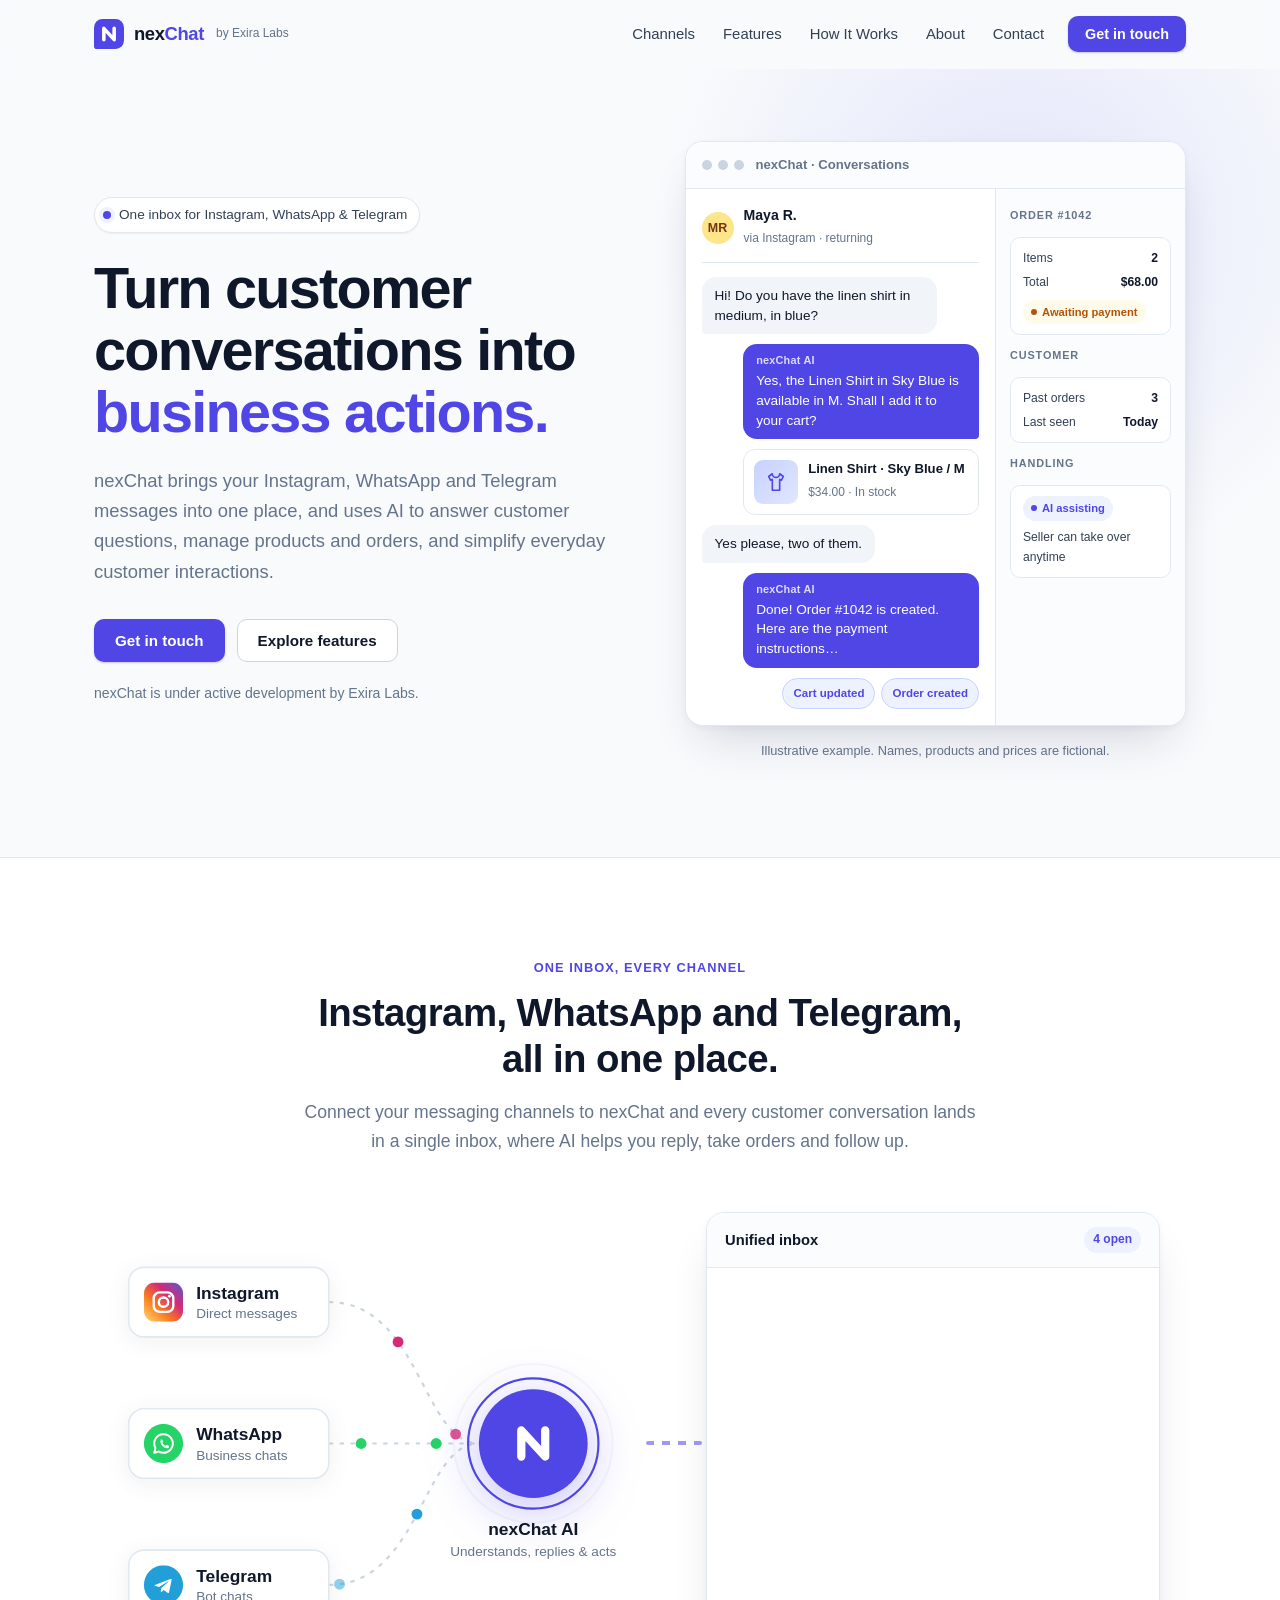
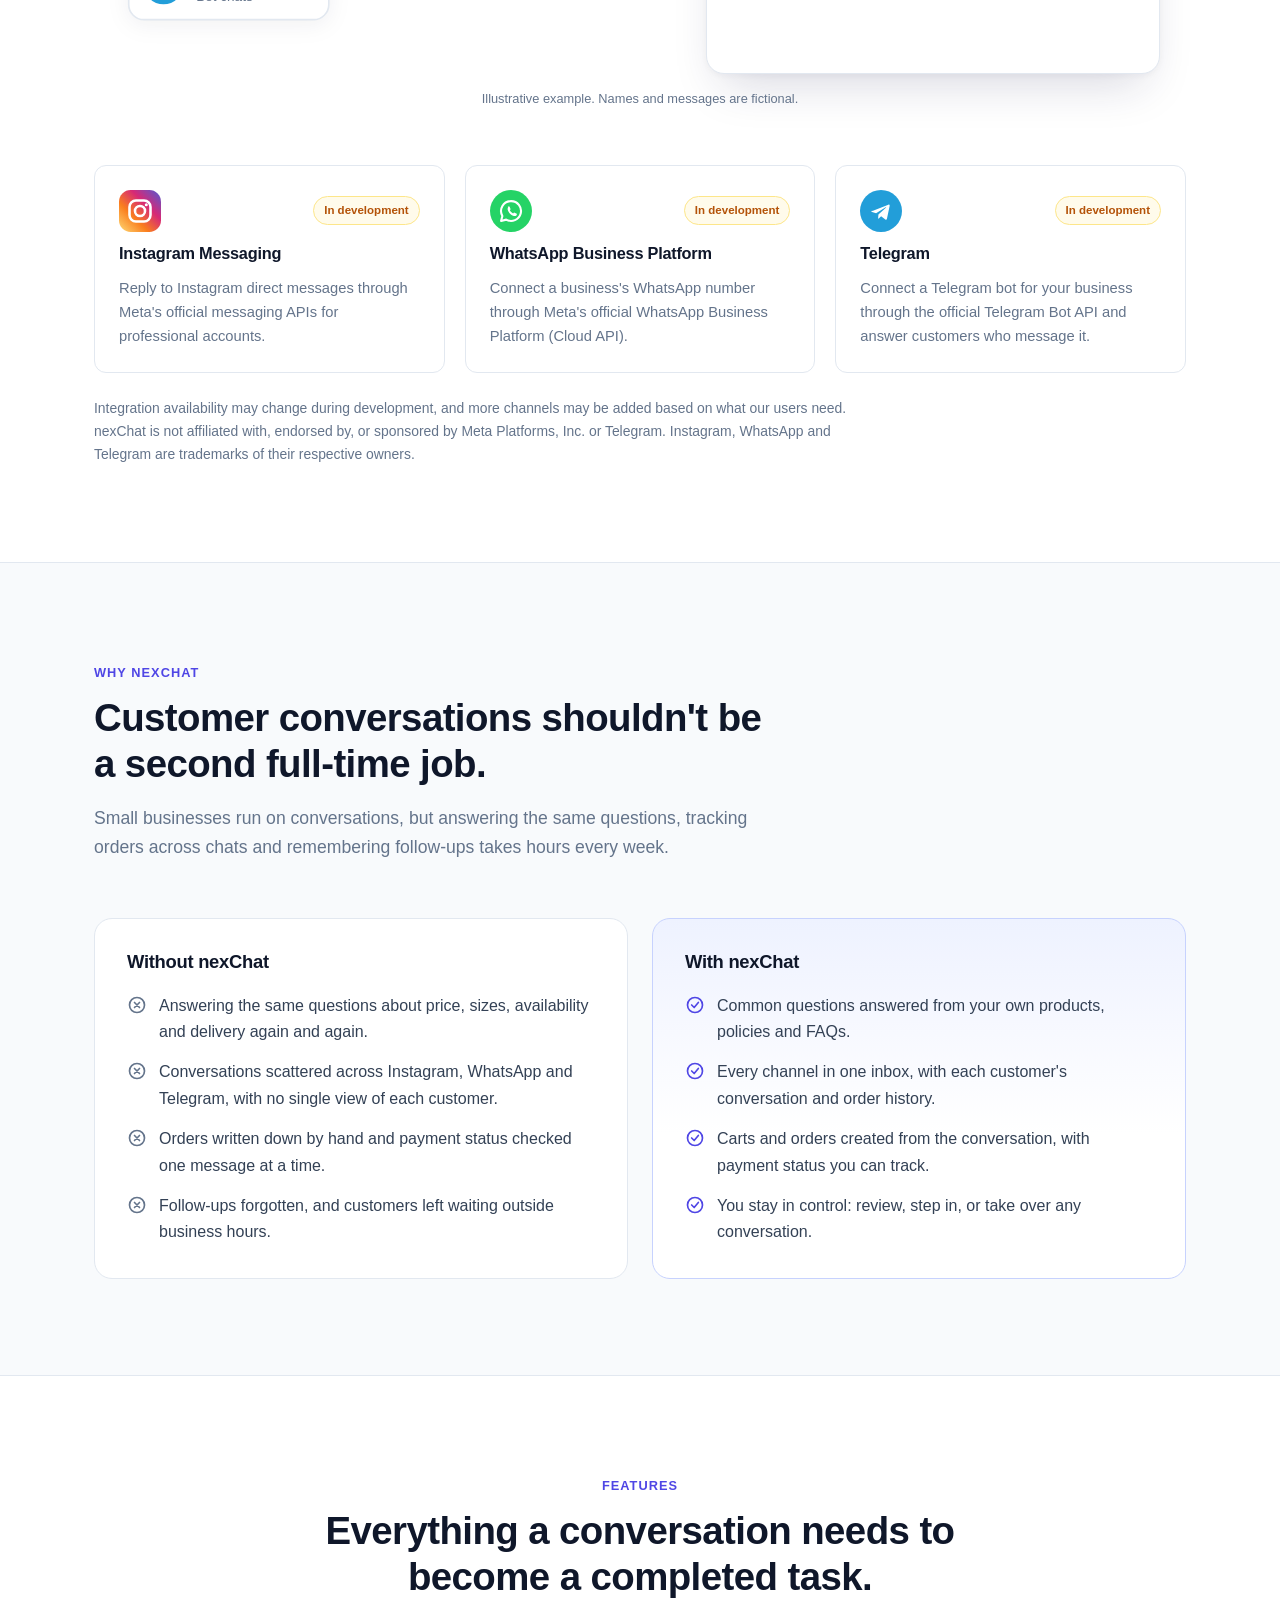
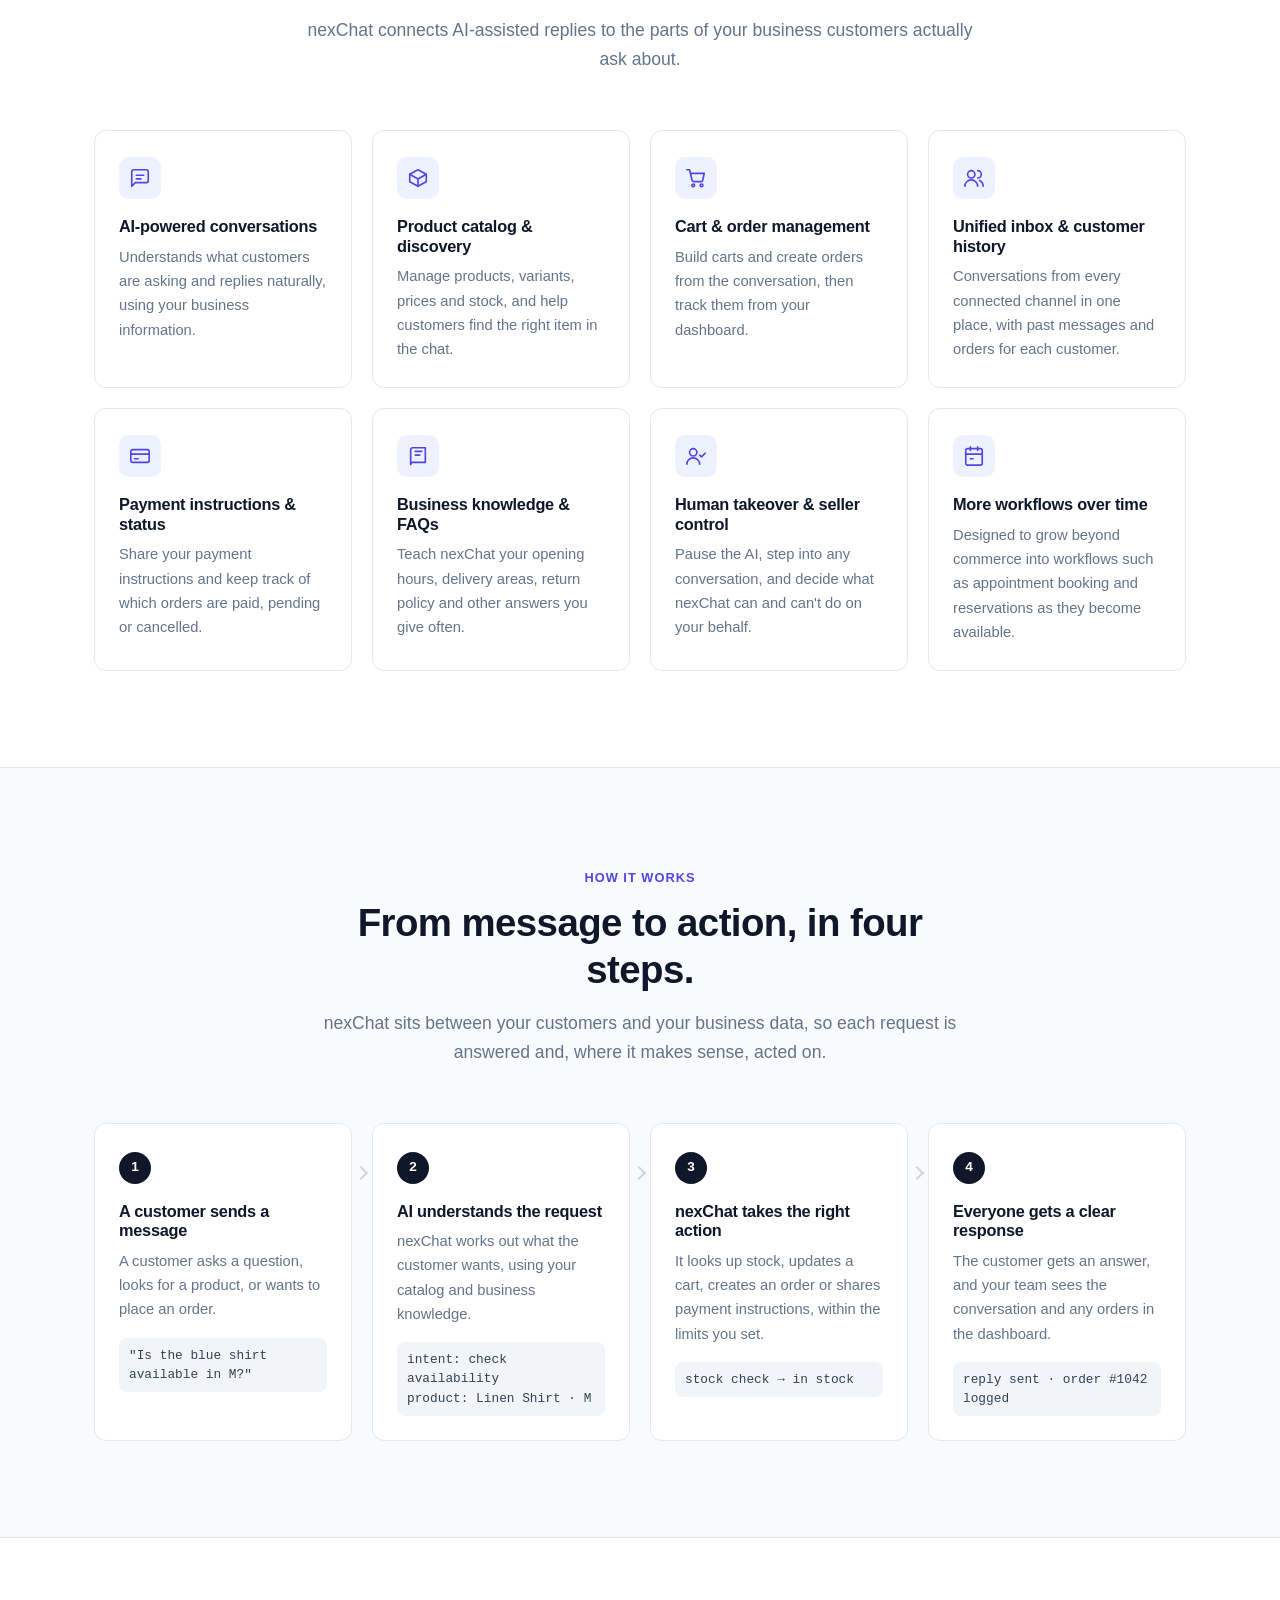
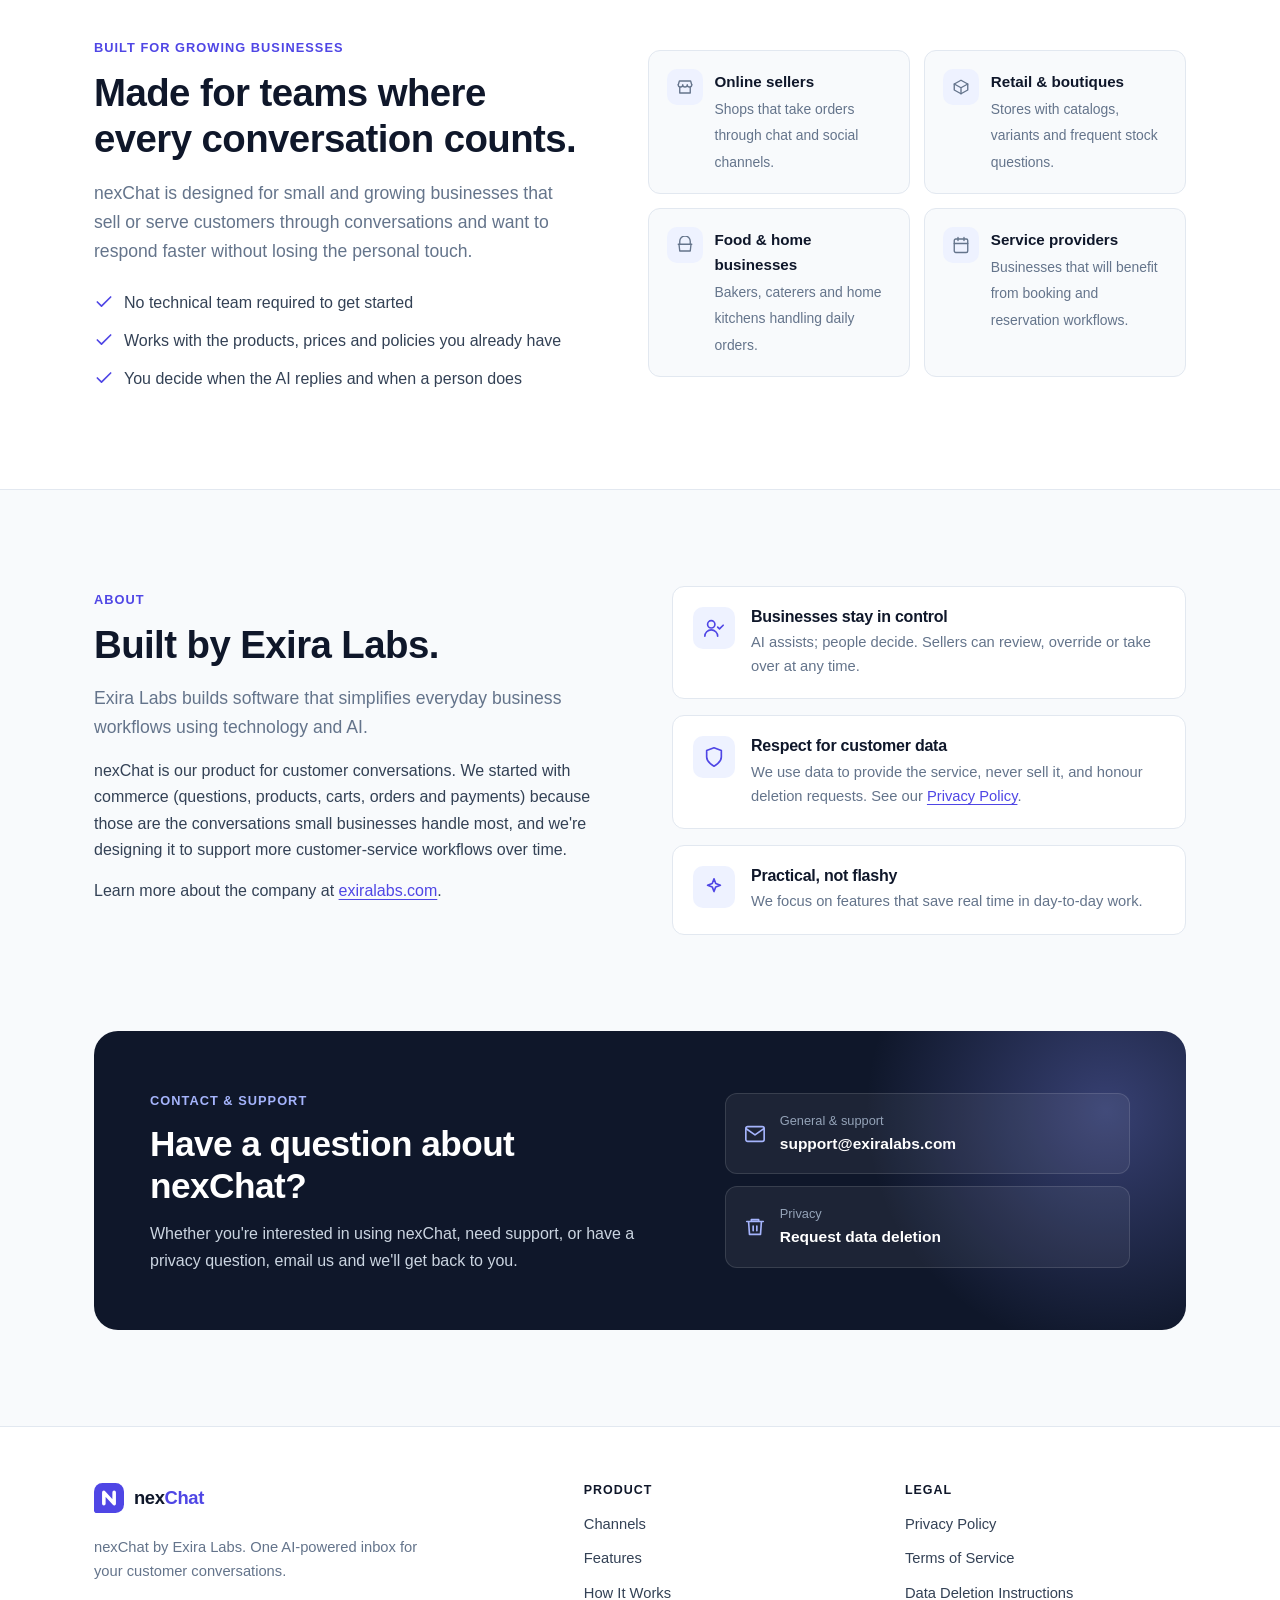
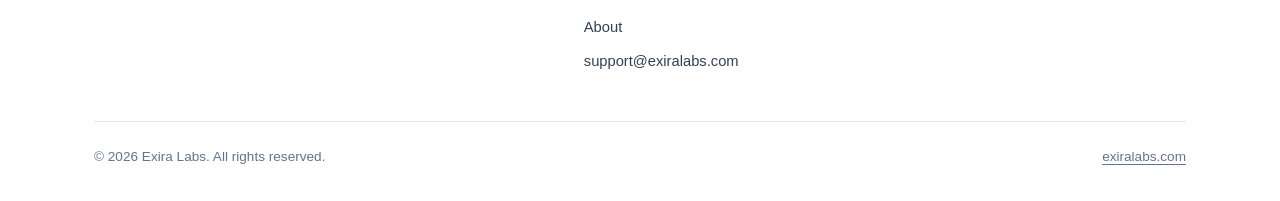
==== commit a8edec42: "updated logo and channel animations." ====
--- a/index.html
+++ b/index.html
@@ -4,7 +4,7 @@
   <meta charset="UTF-8" />
   <meta name="viewport" content="width=device-width, initial-scale=1.0" />
   <title>nexChat by Exira Labs — Turn customer conversations into business actions</title>
-  <meta name="description" content="nexChat helps small businesses answer customer questions, manage products and orders, and simplify everyday customer interactions with AI. Built by Exira Labs." />
+  <meta name="description" content="nexChat brings Instagram, WhatsApp and Telegram conversations into one inbox and uses AI to answer customers, manage products and orders, and simplify everyday customer interactions. Built by Exira Labs." />
   <link rel="canonical" href="https://nexchat.exiralabs.com/" />
   <meta name="theme-color" content="#4f46e5" />
   <link rel="icon" href="assets/favicon.svg" type="image/svg+xml" />
@@ -12,7 +12,7 @@
   <meta property="og:type" content="website" />
   <meta property="og:site_name" content="nexChat by Exira Labs" />
   <meta property="og:title" content="nexChat — Turn customer conversations into business actions" />
-  <meta property="og:description" content="AI-powered customer conversations, product discovery, carts, orders and payment tracking for small businesses." />
+  <meta property="og:description" content="One AI-powered inbox for Instagram, WhatsApp and Telegram, with product discovery, carts, orders and payment tracking for small businesses." />
   <meta property="og:url" content="https://nexchat.exiralabs.com/" />
   <meta name="twitter:card" content="summary" />
 
@@ -32,13 +32,21 @@
   <link rel="stylesheet" href="assets/styles.css" />
 </head>
 <body data-home>
+  <svg width="0" height="0" style="position:absolute" aria-hidden="true" focusable="false">
+    <defs>
+      <linearGradient id="ig-grad" x1="0" y1="1" x2="1" y2="0"><stop offset="0" stop-color="#feda75"/><stop offset=".35" stop-color="#fa7e1e"/><stop offset=".65" stop-color="#d62976"/><stop offset="1" stop-color="#4f5bd5"/></linearGradient>
+    </defs>
+    <symbol id="ico-ig" viewBox="0 0 36 36"><rect width="36" height="36" rx="10" fill="url(#ig-grad)"/><rect x="9" y="9" width="18" height="18" rx="5.5" fill="none" stroke="#fff" stroke-width="2.2"/><circle cx="18" cy="18" r="4.3" fill="none" stroke="#fff" stroke-width="2.2"/><circle cx="23.4" cy="12.6" r="1.3" fill="#fff"/></symbol>
+    <symbol id="ico-wa" viewBox="0 0 36 36"><circle cx="18" cy="18" r="18" fill="#25d366"/><g transform="translate(6 6)"><path d="M12 3.5a8.5 8.5 0 0 0-7.4 12.7L3.5 20.5l4.4-1.1A8.5 8.5 0 1 0 12 3.5z" fill="none" stroke="#fff" stroke-width="1.8" stroke-linejoin="round"/><path d="M9.2 8.6c.2-.4.5-.4.7-.4h.5c.2 0 .4.1.5.4l.7 1.6c.1.2 0 .5-.1.6l-.5.6c.6 1.2 1.6 2.1 2.8 2.7l.6-.6c.2-.2.4-.2.6-.1l1.6.7c.3.1.4.3.4.5v.5c0 .3-.1.5-.4.7-.5.4-1.3.6-2.2.4-2.5-.6-4.6-2.7-5.2-5.2-.2-.8 0-1.6.4-2.2z" fill="#fff"/></g></symbol>
+    <symbol id="ico-tg" viewBox="0 0 36 36"><circle cx="18" cy="18" r="18" fill="#229ed9"/><g transform="translate(6 6.5)"><path d="M4.6 11.4 18.3 6.1c.7-.3 1.3.2 1.1 1.2l-2.3 10.9c-.2.8-.7 1-1.4.6l-3.6-2.7-1.8 1.7c-.2.2-.4.4-.8.4l.3-3.7 6.6-6c.3-.3-.1-.4-.4-.2l-8.2 5.2-3.5-1.1c-.8-.2-.8-.8.2-1.1z" fill="#fff"/></g></symbol>
+  </svg>
   <a class="skip-link" href="#main">Skip to content</a>
 
   <!-- ===== Header ===== -->
   <header class="site-header">
     <div class="container header-inner">
       <a class="brand" href="./" aria-label="nexChat home">
-        <svg class="brand-mark" viewBox="0 0 32 32" fill="none" aria-hidden="true"><rect width="32" height="32" rx="8" fill="#4f46e5"/><path d="M9 10.5A2.5 2.5 0 0 1 11.5 8h9A2.5 2.5 0 0 1 23 10.5v7a2.5 2.5 0 0 1-2.5 2.5H15l-4.2 3.4c-.5.4-1.3 0-1.3-.6V20A2.5 2.5 0 0 1 9 17.5z" fill="#fff"/><path d="M13 17v-4.2c0-.5.6-.7.9-.3l3.2 4.2c.3.4.9.2.9-.3V12" stroke="#4f46e5" stroke-width="1.8" stroke-linecap="round" stroke-linejoin="round"/></svg>
+        <svg class="brand-mark" viewBox="0 0 32 32" fill="none" aria-hidden="true"><path d="M9 0h14a9 9 0 0 1 9 9v14a9 9 0 0 1-9 9H3a3 3 0 0 1-3-3V9a9 9 0 0 1 9-9z" fill="#4f46e5"/><path d="M10.5 22V10l11 12V10" stroke="#fff" stroke-width="3.8" stroke-linecap="round" stroke-linejoin="round"/></svg>
         <span class="brand-name">nex<span>Chat</span></span>
         <span class="brand-by">by Exira Labs</span>
       </a>
@@ -47,6 +55,7 @@
         <svg class="icon-close" viewBox="0 0 24 24" fill="none" stroke="currentColor" stroke-width="2" stroke-linecap="round" aria-hidden="true"><path d="M6 6l12 12M18 6 6 18"/></svg>
       </button>
       <nav class="nav" id="site-nav" aria-label="Main">
+        <a href="#channels">Channels</a>
         <a href="#features">Features</a>
         <a href="#how-it-works">How It Works</a>
         <a href="#about">About</a>
@@ -62,9 +71,9 @@
     <section class="hero">
       <div class="container hero-grid">
         <div>
-          <span class="hero-badge"><span class="dot" aria-hidden="true"></span>AI customer conversations for small businesses</span>
+          <span class="hero-badge"><span class="dot" aria-hidden="true"></span>One inbox for Instagram, WhatsApp &amp; Telegram</span>
           <h1>Turn customer conversations into <span class="accent">business actions.</span></h1>
-          <p class="hero-sub">nexChat helps small businesses answer customer questions, manage products and orders, and simplify everyday customer interactions with AI.</p>
+          <p class="hero-sub">nexChat brings your Instagram, WhatsApp and Telegram messages into one place, and uses AI to answer customer questions, manage products and orders, and simplify everyday customer interactions.</p>
           <div class="hero-ctas">
             <a class="btn btn-primary" href="#contact">Get in touch</a>
             <a class="btn btn-secondary" href="#features">Explore features</a>
@@ -82,7 +91,7 @@
               <div class="chat">
                 <div class="chat-head">
                   <span class="avatar">MR</span>
-                  <div><strong>Maya R.</strong><small>Customer · returning</small></div>
+                  <div><strong>Maya R.</strong><small>via Instagram · returning</small></div>
                 </div>
                 <div class="bubble in">Hi! Do you have the linen shirt in medium, in blue?</div>
                 <div class="bubble out"><span class="bubble-tag">nexChat AI</span>Yes, the Linen Shirt in Sky Blue is available in M. Shall I add it to your cart?</div>
@@ -119,8 +128,140 @@
       </div>
     </section>
 
+    <!-- ===== Channels ===== -->
+    <section class="section section-alt" id="channels">
+      <div class="container">
+        <div class="section-head center">
+          <span class="eyebrow">One inbox, every channel</span>
+          <h2 class="section-title">Instagram, WhatsApp and Telegram, all in one place.</h2>
+          <p class="section-lead">Connect your messaging channels to nexChat and every customer conversation lands in a single inbox, where AI helps you reply, take orders and follow up.</p>
+        </div>
+
+        <div class="flow">
+          <svg class="flow-diagram" viewBox="0 0 480 400" role="img" aria-labelledby="flow-title flow-desc">
+            <title id="flow-title">How nexChat connects your channels</title>
+            <desc id="flow-desc">Messages from Instagram, WhatsApp and Telegram flow into nexChat AI, which understands each request and sends the conversation to one unified inbox.</desc>
+
+            <path id="flow-p1" class="fl-path" d="M192 70 C 276 70, 278 200, 330 200" />
+            <path id="flow-p2" class="fl-path" d="M192 200 L 330 200" />
+            <path id="flow-p3" class="fl-path" d="M192 330 C 276 330, 278 200, 330 200" />
+
+            <g class="flow-motion" aria-hidden="true">
+              <circle r="5" fill="#d62976"><animateMotion dur="2.4s" repeatCount="indefinite" begin="0s"><mpath href="#flow-p1" /></animateMotion><animate attributeName="opacity" values="0;1;1;0" keyTimes="0;.1;.85;1" dur="2.4s" repeatCount="indefinite" begin="0s" /></circle>
+              <circle r="5" fill="#d62976"><animateMotion dur="2.4s" repeatCount="indefinite" begin="1.2s"><mpath href="#flow-p1" /></animateMotion><animate attributeName="opacity" values="0;1;1;0" keyTimes="0;.1;.85;1" dur="2.4s" repeatCount="indefinite" begin="1.2s" /></circle>
+              <circle r="5" fill="#25d366"><animateMotion dur="2.4s" repeatCount="indefinite" begin="0.4s"><mpath href="#flow-p2" /></animateMotion><animate attributeName="opacity" values="0;1;1;0" keyTimes="0;.1;.85;1" dur="2.4s" repeatCount="indefinite" begin="0.4s" /></circle>
+              <circle r="5" fill="#25d366"><animateMotion dur="2.4s" repeatCount="indefinite" begin="1.6s"><mpath href="#flow-p2" /></animateMotion><animate attributeName="opacity" values="0;1;1;0" keyTimes="0;.1;.85;1" dur="2.4s" repeatCount="indefinite" begin="1.6s" /></circle>
+              <circle r="5" fill="#229ed9"><animateMotion dur="2.4s" repeatCount="indefinite" begin="0.8s"><mpath href="#flow-p3" /></animateMotion><animate attributeName="opacity" values="0;1;1;0" keyTimes="0;.1;.85;1" dur="2.4s" repeatCount="indefinite" begin="0.8s" /></circle>
+              <circle r="5" fill="#229ed9"><animateMotion dur="2.4s" repeatCount="indefinite" begin="2s"><mpath href="#flow-p3" /></animateMotion><animate attributeName="opacity" values="0;1;1;0" keyTimes="0;.1;.85;1" dur="2.4s" repeatCount="indefinite" begin="2s" /></circle>
+
+              <circle class="fl-pulse" cx="380" cy="200" r="50"><animate attributeName="r" values="50;76" dur="2.4s" repeatCount="indefinite" /><animate attributeName="opacity" values=".35;0" dur="2.4s" repeatCount="indefinite" /></circle>
+              <circle class="fl-pulse" cx="380" cy="200" r="50"><animate attributeName="r" values="50;76" dur="2.4s" begin="1.2s" repeatCount="indefinite" /><animate attributeName="opacity" values=".35;0" dur="2.4s" begin="1.2s" repeatCount="indefinite" /></circle>
+            </g>
+
+            <g>
+              <rect class="fl-card" x="8" y="38" width="184" height="64" rx="14" />
+              <use href="#ico-ig" x="22" y="52" width="36" height="36" />
+              <text class="fl-label fl-ch" x="70" y="67">Instagram</text>
+              <text class="fl-sub" x="70" y="85">Direct messages</text>
+            </g>
+            <g>
+              <rect class="fl-card" x="8" y="168" width="184" height="64" rx="14" />
+              <use href="#ico-wa" x="22" y="182" width="36" height="36" />
+              <text class="fl-label fl-ch" x="70" y="197">WhatsApp</text>
+              <text class="fl-sub" x="70" y="215">Business chats</text>
+            </g>
+            <g>
+              <rect class="fl-card" x="8" y="298" width="184" height="64" rx="14" />
+              <use href="#ico-tg" x="22" y="312" width="36" height="36" />
+              <text class="fl-label fl-ch" x="70" y="327">Telegram</text>
+              <text class="fl-sub" x="70" y="345">Bot chats</text>
+            </g>
+
+            <circle class="fl-hub" cx="380" cy="200" r="50" />
+            <g transform="translate(380 200) scale(2) translate(-16 -16)">
+              <path d="M10.5 22V10l11 12V10" fill="none" stroke="#fff" stroke-width="3.8" stroke-linecap="round" stroke-linejoin="round" />
+            </g>
+            <text class="fl-label" x="380" y="284" text-anchor="middle">nexChat AI</text>
+            <text class="fl-sub fl-hub-sub" x="380" y="303" text-anchor="middle">Understands, replies &amp; acts</text>
+          </svg>
+
+          <div class="flow-link" aria-hidden="true"></div>
+
+          <div class="inbox" role="img" aria-label="Illustration of the nexChat unified inbox showing conversations from Instagram, WhatsApp and Telegram, with AI replies, an updated order and one conversation flagged for the seller.">
+            <div class="inbox-head" aria-hidden="true">
+              <strong>Unified inbox</strong>
+              <span class="inbox-count">4 open</span>
+            </div>
+            <ul class="inbox-list" aria-hidden="true">
+              <li class="inbox-row">
+                <span class="avatar av-1">MR<span class="ch-badge"><svg viewBox="0 0 36 36"><use href="#ico-ig" /></svg></span></span>
+                <div class="inbox-text">
+                  <div class="inbox-top"><strong>Maya R.</strong><time>now</time></div>
+                  <p>Is the linen shirt available in M?</p>
+                  <span class="tag tag-ai">AI replied</span>
+                </div>
+              </li>
+              <li class="inbox-row">
+                <span class="avatar av-2">DK<span class="ch-badge"><svg viewBox="0 0 36 36"><use href="#ico-wa" /></svg></span></span>
+                <div class="inbox-text">
+                  <div class="inbox-top"><strong>Daniel K.</strong><time>1m</time></div>
+                  <p>Can I pick up my order at 5pm?</p>
+                  <span class="tag tag-ok">Order #1043 updated</span>
+                </div>
+              </li>
+              <li class="inbox-row">
+                <span class="avatar av-3">SL<span class="ch-badge"><svg viewBox="0 0 36 36"><use href="#ico-tg" /></svg></span></span>
+                <div class="inbox-text">
+                  <div class="inbox-top"><strong>Sofia L.</strong><time>3m</time></div>
+                  <p>Do you deliver to the city centre?</p>
+                  <span class="tag tag-ai">AI replied</span>
+                </div>
+              </li>
+              <li class="inbox-row">
+                <span class="avatar av-4">AP<span class="ch-badge"><svg viewBox="0 0 36 36"><use href="#ico-wa" /></svg></span></span>
+                <div class="inbox-text">
+                  <div class="inbox-top"><strong>Arjun P.</strong><time>6m</time></div>
+                  <p>I'd like to return an item, please.</p>
+                  <span class="tag tag-you">Needs you</span>
+                </div>
+              </li>
+            </ul>
+          </div>
+        </div>
+        <p class="mockup-caption">Illustrative example. Names and messages are fictional.</p>
+
+        <div class="integrations" style="margin-top:56px">
+          <div class="integration">
+            <div class="integration-head">
+              <svg class="brand-ico" viewBox="0 0 36 36" aria-hidden="true"><use href="#ico-ig" /></svg>
+              <span class="pill dev">In development</span>
+            </div>
+            <h3>Instagram Messaging</h3>
+            <p>Reply to Instagram direct messages through Meta's official messaging APIs for professional accounts.</p>
+          </div>
+          <div class="integration">
+            <div class="integration-head">
+              <svg class="brand-ico" viewBox="0 0 36 36" aria-hidden="true"><use href="#ico-wa" /></svg>
+              <span class="pill dev">In development</span>
+            </div>
+            <h3>WhatsApp Business Platform</h3>
+            <p>Connect a business's WhatsApp number through Meta's official WhatsApp Business Platform (Cloud API).</p>
+          </div>
+          <div class="integration">
+            <div class="integration-head">
+              <svg class="brand-ico" viewBox="0 0 36 36" aria-hidden="true"><use href="#ico-tg" /></svg>
+              <span class="pill dev">In development</span>
+            </div>
+            <h3>Telegram</h3>
+            <p>Connect a Telegram bot for your business through the official Telegram Bot API and answer customers who message it.</p>
+          </div>
+        </div>
+        <p class="fine-print">Integration availability may change during development, and more channels may be added based on what our users need. nexChat is not affiliated with, endorsed by, or sponsored by Meta Platforms, Inc. or Telegram. Instagram, WhatsApp and Telegram are trademarks of their respective owners.</p>
+      </div>
+    </section>
+
     <!-- ===== Problem & solution ===== -->
-    <section class="section section-alt" id="product">
+    <section class="section" id="product">
       <div class="container">
         <div class="section-head">
           <span class="eyebrow">Why nexChat</span>
@@ -132,7 +273,7 @@
             <h3>Without nexChat</h3>
             <ul class="compare-list">
               <li><svg viewBox="0 0 24 24" fill="none" stroke="currentColor" stroke-width="2" stroke-linecap="round" aria-hidden="true"><circle cx="12" cy="12" r="9"/><path d="m15 9-6 6M9 9l6 6"/></svg><span>Answering the same questions about price, sizes, availability and delivery again and again.</span></li>
-              <li><svg viewBox="0 0 24 24" fill="none" stroke="currentColor" stroke-width="2" stroke-linecap="round" aria-hidden="true"><circle cx="12" cy="12" r="9"/><path d="m15 9-6 6M9 9l6 6"/></svg><span>Conversations scattered across threads, with no single view of each customer.</span></li>
+              <li><svg viewBox="0 0 24 24" fill="none" stroke="currentColor" stroke-width="2" stroke-linecap="round" aria-hidden="true"><circle cx="12" cy="12" r="9"/><path d="m15 9-6 6M9 9l6 6"/></svg><span>Conversations scattered across Instagram, WhatsApp and Telegram, with no single view of each customer.</span></li>
               <li><svg viewBox="0 0 24 24" fill="none" stroke="currentColor" stroke-width="2" stroke-linecap="round" aria-hidden="true"><circle cx="12" cy="12" r="9"/><path d="m15 9-6 6M9 9l6 6"/></svg><span>Orders written down by hand and payment status checked one message at a time.</span></li>
               <li><svg viewBox="0 0 24 24" fill="none" stroke="currentColor" stroke-width="2" stroke-linecap="round" aria-hidden="true"><circle cx="12" cy="12" r="9"/><path d="m15 9-6 6M9 9l6 6"/></svg><span>Follow-ups forgotten, and customers left waiting outside business hours.</span></li>
             </ul>
@@ -141,7 +282,7 @@
             <h3>With nexChat</h3>
             <ul class="compare-list">
               <li><svg viewBox="0 0 24 24" fill="none" stroke="currentColor" stroke-width="2" stroke-linecap="round" stroke-linejoin="round" aria-hidden="true"><circle cx="12" cy="12" r="9"/><path d="m8 12 3 3 5-6"/></svg><span>Common questions answered from your own products, policies and FAQs.</span></li>
-              <li><svg viewBox="0 0 24 24" fill="none" stroke="currentColor" stroke-width="2" stroke-linecap="round" stroke-linejoin="round" aria-hidden="true"><circle cx="12" cy="12" r="9"/><path d="m8 12 3 3 5-6"/></svg><span>Each customer's conversation and order history in one place.</span></li>
+              <li><svg viewBox="0 0 24 24" fill="none" stroke="currentColor" stroke-width="2" stroke-linecap="round" stroke-linejoin="round" aria-hidden="true"><circle cx="12" cy="12" r="9"/><path d="m8 12 3 3 5-6"/></svg><span>Every channel in one inbox, with each customer's conversation and order history.</span></li>
               <li><svg viewBox="0 0 24 24" fill="none" stroke="currentColor" stroke-width="2" stroke-linecap="round" stroke-linejoin="round" aria-hidden="true"><circle cx="12" cy="12" r="9"/><path d="m8 12 3 3 5-6"/></svg><span>Carts and orders created from the conversation, with payment status you can track.</span></li>
               <li><svg viewBox="0 0 24 24" fill="none" stroke="currentColor" stroke-width="2" stroke-linecap="round" stroke-linejoin="round" aria-hidden="true"><circle cx="12" cy="12" r="9"/><path d="m8 12 3 3 5-6"/></svg><span>You stay in control: review, step in, or take over any conversation.</span></li>
             </ul>
@@ -151,7 +292,7 @@
     </section>
 
     <!-- ===== Features ===== -->
-    <section class="section" id="features">
+    <section class="section section-alt" id="features">
       <div class="container">
         <div class="section-head center">
           <span class="eyebrow">Features</span>
@@ -176,8 +317,8 @@
           </article>
           <article class="feature">
             <div class="icon-box"><svg viewBox="0 0 24 24" fill="none" stroke="currentColor" stroke-width="1.8" stroke-linecap="round" stroke-linejoin="round" aria-hidden="true"><circle cx="9" cy="8" r="4"/><path d="M2 21a7 7 0 0 1 14 0M16 4a4 4 0 0 1 0 8M22 21a7 7 0 0 0-4-6.3"/></svg></div>
-            <h3>Customer &amp; conversation history</h3>
-            <p>See past messages, orders and preferences for every customer before you reply.</p>
+            <h3>Unified inbox &amp; customer history</h3>
+            <p>Conversations from every connected channel in one place, with past messages and orders for each customer.</p>
           </article>
           <article class="feature">
             <div class="icon-box"><svg viewBox="0 0 24 24" fill="none" stroke="currentColor" stroke-width="1.8" stroke-linecap="round" stroke-linejoin="round" aria-hidden="true"><rect x="2" y="5" width="20" height="14" rx="2"/><path d="M2 10h20M6 15h4"/></svg></div>
@@ -204,7 +345,7 @@
     </section>
 
     <!-- ===== How it works ===== -->
-    <section class="section section-alt" id="how-it-works">
+    <section class="section" id="how-it-works">
       <div class="container">
         <div class="section-head center">
           <span class="eyebrow">How it works</span>
@@ -241,7 +382,7 @@
     </section>
 
     <!-- ===== Audience ===== -->
-    <section class="section" id="who-its-for">
+    <section class="section section-alt" id="who-its-for">
       <div class="container audience">
         <div>
           <span class="eyebrow">Built for growing businesses</span>
@@ -274,44 +415,6 @@
       </div>
     </section>
 
-    <!-- ===== Integrations ===== -->
-    <section class="section section-alt" id="integrations">
-      <div class="container">
-        <div class="section-head">
-          <span class="eyebrow">Channels &amp; integrations</span>
-          <h2 class="section-title">Meeting customers where they already message.</h2>
-          <p class="section-lead">We're building nexChat to connect with the messaging channels small businesses rely on. Here is where each one stands today.</p>
-        </div>
-        <div class="integrations">
-          <div class="integration">
-            <div class="integration-head">
-              <span class="icon-box" style="margin:0"><svg viewBox="0 0 24 24" fill="none" stroke="currentColor" stroke-width="1.8" stroke-linecap="round" stroke-linejoin="round" aria-hidden="true"><path d="M21 11.5a8.4 8.4 0 0 1-12.4 7.4L3 21l2.1-5.6A8.4 8.4 0 1 1 21 11.5z"/></svg></span>
-              <span class="pill dev">In development</span>
-            </div>
-            <h3>WhatsApp Business Platform</h3>
-            <p>Connecting a business's WhatsApp number through Meta's official WhatsApp Business Platform (Cloud API).</p>
-          </div>
-          <div class="integration">
-            <div class="integration-head">
-              <span class="icon-box" style="margin:0"><svg viewBox="0 0 24 24" fill="none" stroke="currentColor" stroke-width="1.8" stroke-linecap="round" stroke-linejoin="round" aria-hidden="true"><rect x="3" y="3" width="18" height="18" rx="5"/><circle cx="12" cy="12" r="4"/><circle cx="17.5" cy="6.5" r=".8" fill="currentColor"/></svg></span>
-              <span class="pill dev">In development</span>
-            </div>
-            <h3>Instagram Messaging</h3>
-            <p>Responding to Instagram direct messages through Meta's official messaging APIs for professional accounts.</p>
-          </div>
-          <div class="integration">
-            <div class="integration-head">
-              <span class="icon-box" style="margin:0"><svg viewBox="0 0 24 24" fill="none" stroke="currentColor" stroke-width="1.8" stroke-linecap="round" stroke-linejoin="round" aria-hidden="true"><path d="M12 2 2 7l10 5 10-5z"/><path d="m2 17 10 5 10-5M2 12l10 5 10-5"/></svg></span>
-              <span class="pill planned">Planned</span>
-            </div>
-            <h3>More channels &amp; tools</h3>
-            <p>Additional channels and business tools will be considered based on what our users need.</p>
-          </div>
-        </div>
-        <p class="fine-print">Integration availability may change during development. nexChat is not affiliated with, endorsed by, or sponsored by Meta Platforms, Inc. WhatsApp and Instagram are trademarks of their respective owners.</p>
-      </div>
-    </section>
-
     <!-- ===== About ===== -->
     <section class="section" id="about">
       <div class="container about">
@@ -370,14 +473,15 @@
       <div class="footer-grid">
         <div class="footer-about">
           <a class="brand" href="./" aria-label="nexChat home">
-            <svg class="brand-mark" viewBox="0 0 32 32" fill="none" aria-hidden="true"><rect width="32" height="32" rx="8" fill="#4f46e5"/><path d="M9 10.5A2.5 2.5 0 0 1 11.5 8h9A2.5 2.5 0 0 1 23 10.5v7a2.5 2.5 0 0 1-2.5 2.5H15l-4.2 3.4c-.5.4-1.3 0-1.3-.6V20A2.5 2.5 0 0 1 9 17.5z" fill="#fff"/><path d="M13 17v-4.2c0-.5.6-.7.9-.3l3.2 4.2c.3.4.9.2.9-.3V12" stroke="#4f46e5" stroke-width="1.8" stroke-linecap="round" stroke-linejoin="round"/></svg>
+            <svg class="brand-mark" viewBox="0 0 32 32" fill="none" aria-hidden="true"><path d="M9 0h14a9 9 0 0 1 9 9v14a9 9 0 0 1-9 9H3a3 3 0 0 1-3-3V9a9 9 0 0 1 9-9z" fill="#4f46e5"/><path d="M10.5 22V10l11 12V10" stroke="#fff" stroke-width="3.8" stroke-linecap="round" stroke-linejoin="round"/></svg>
             <span class="brand-name">nex<span>Chat</span></span>
           </a>
-          <p>nexChat by Exira Labs. AI-powered customer conversations for small businesses.</p>
+          <p>nexChat by Exira Labs. One AI-powered inbox for your customer conversations.</p>
         </div>
         <div class="footer-col">
           <h4>Product</h4>
           <ul>
+            <li><a href="#channels">Channels</a></li>
             <li><a href="#features">Features</a></li>
             <li><a href="#how-it-works">How It Works</a></li>
             <li><a href="#about">About</a></li>
--- a/assets/styles.css
+++ b/assets/styles.css
@@ -382,6 +382,122 @@
   @keyframes rise { from { opacity: 0; transform: translateY(6px); } to { opacity: 1; transform: none; } }
 }
 
+/* ---------- Channels flow ---------- */
+
+.flow {
+  display: grid;
+  grid-template-columns: minmax(0, 1.15fr) 64px minmax(0, 1fr);
+  align-items: center;
+  max-width: 1040px;
+  margin: 0 auto;
+}
+.flow-diagram { width: 100%; height: auto; overflow: visible; }
+.fl-card { fill: var(--surface); stroke: var(--border); stroke-width: 1.5; filter: drop-shadow(0 4px 10px rgba(15, 23, 42, 0.06)); }
+.fl-path { fill: none; stroke: var(--border-strong); stroke-width: 2; stroke-dasharray: 4 6; }
+.fl-label { fill: var(--text); font: 600 16px var(--font); }
+.fl-sub { fill: var(--text-muted); font: 500 12.5px var(--font); }
+.fl-hub { fill: var(--accent); filter: drop-shadow(0 10px 24px rgba(79, 70, 229, 0.35)); }
+.fl-pulse { fill: none; stroke: var(--accent); stroke-width: 2; }
+
+.flow-link {
+  align-self: center;
+  justify-self: stretch;
+  height: 4px;
+  margin: 0 4px;
+  border-radius: 4px;
+  background: repeating-linear-gradient(90deg, var(--accent) 0 8px, transparent 8px 16px);
+  opacity: 0.55;
+  animation: flow-x 0.8s linear infinite;
+}
+@keyframes flow-x { to { background-position: 16px 0; } }
+@keyframes flow-y { to { background-position: 0 16px; } }
+
+.inbox {
+  background: var(--surface);
+  border: 1px solid var(--border);
+  border-radius: var(--radius-lg);
+  box-shadow: var(--shadow-lg);
+  overflow: hidden;
+}
+.inbox-head {
+  display: flex;
+  align-items: center;
+  justify-content: space-between;
+  padding: 14px 18px;
+  border-bottom: 1px solid var(--border);
+  background: #fbfcfe;
+}
+.inbox-head strong { color: var(--text); font-size: 0.92rem; }
+.inbox-count { font-size: 0.75rem; font-weight: 600; color: var(--accent); background: var(--accent-soft); padding: 3px 9px; border-radius: 999px; }
+.inbox-list { list-style: none; }
+.inbox-row {
+  display: flex;
+  gap: 12px;
+  align-items: flex-start;
+  padding: 13px 18px;
+  border-bottom: 1px solid var(--border);
+}
+.inbox-row:last-child { border-bottom: 0; }
+.inbox-row .avatar { position: relative; width: 36px; height: 36px; }
+.av-1 { background: #fde68a; color: #78350f; }
+.av-2 { background: #bbf7d0; color: #14532d; }
+.av-3 { background: #bae6fd; color: #0c4a6e; }
+.av-4 { background: #fecdd3; color: #881337; }
+.ch-badge {
+  position: absolute;
+  right: -4px;
+  bottom: -4px;
+  width: 17px;
+  height: 17px;
+  border-radius: 50%;
+  background: var(--surface);
+  padding: 1.5px;
+}
+.ch-badge svg { width: 100%; height: 100%; }
+.inbox-text { min-width: 0; flex: 1; }
+.inbox-top { display: flex; justify-content: space-between; gap: 8px; }
+.inbox-top strong { font-size: 0.86rem; color: var(--text); }
+.inbox-top time { font-size: 0.72rem; color: var(--text-muted); }
+.inbox-text p { font-size: 0.82rem; color: var(--text-body); line-height: 1.4; margin: 1px 0 6px; white-space: nowrap; overflow: hidden; text-overflow: ellipsis; }
+.tag { display: inline-block; font-size: 0.68rem; font-weight: 600; padding: 2px 8px; border-radius: 999px; }
+.tag-ai { color: var(--accent); background: var(--accent-soft); }
+.tag-ok { color: var(--success); background: var(--success-soft); }
+.tag-you { color: var(--warning); background: var(--warning-soft); }
+.brand-ico { width: 42px; height: 42px; }
+
+@media (prefers-reduced-motion: no-preference) {
+  .inbox-row { animation: inbox-in 9s ease infinite both; }
+  .inbox-row:nth-child(2) { animation-delay: .9s; }
+  .inbox-row:nth-child(3) { animation-delay: 1.8s; }
+  .inbox-row:nth-child(4) { animation-delay: 2.7s; }
+  @keyframes inbox-in {
+    0% { opacity: 0; transform: translateX(-12px); }
+    6%, 88% { opacity: 1; transform: none; }
+    96%, 100% { opacity: 0; transform: none; }
+  }
+}
+@media (prefers-reduced-motion: reduce) {
+  .flow-motion { display: none; }
+}
+
+@media (max-width: 640px) {
+  .fl-label { font-size: 21px; }
+  .fl-sub { display: none; }
+  .fl-ch { transform: translateY(10px); }
+}
+
+@media (max-width: 900px) {
+  .flow { grid-template-columns: 1fr; max-width: 480px; }
+  .flow-link {
+    justify-self: center;
+    width: 4px;
+    height: 40px;
+    margin: 4px 0;
+    background: repeating-linear-gradient(180deg, var(--accent) 0 8px, transparent 8px 16px);
+    animation-name: flow-y;
+  }
+}
+
 /* ---------- Problem / solution ---------- */
 
 .compare { display: grid; grid-template-columns: 1fr 1fr; gap: 24px; }
